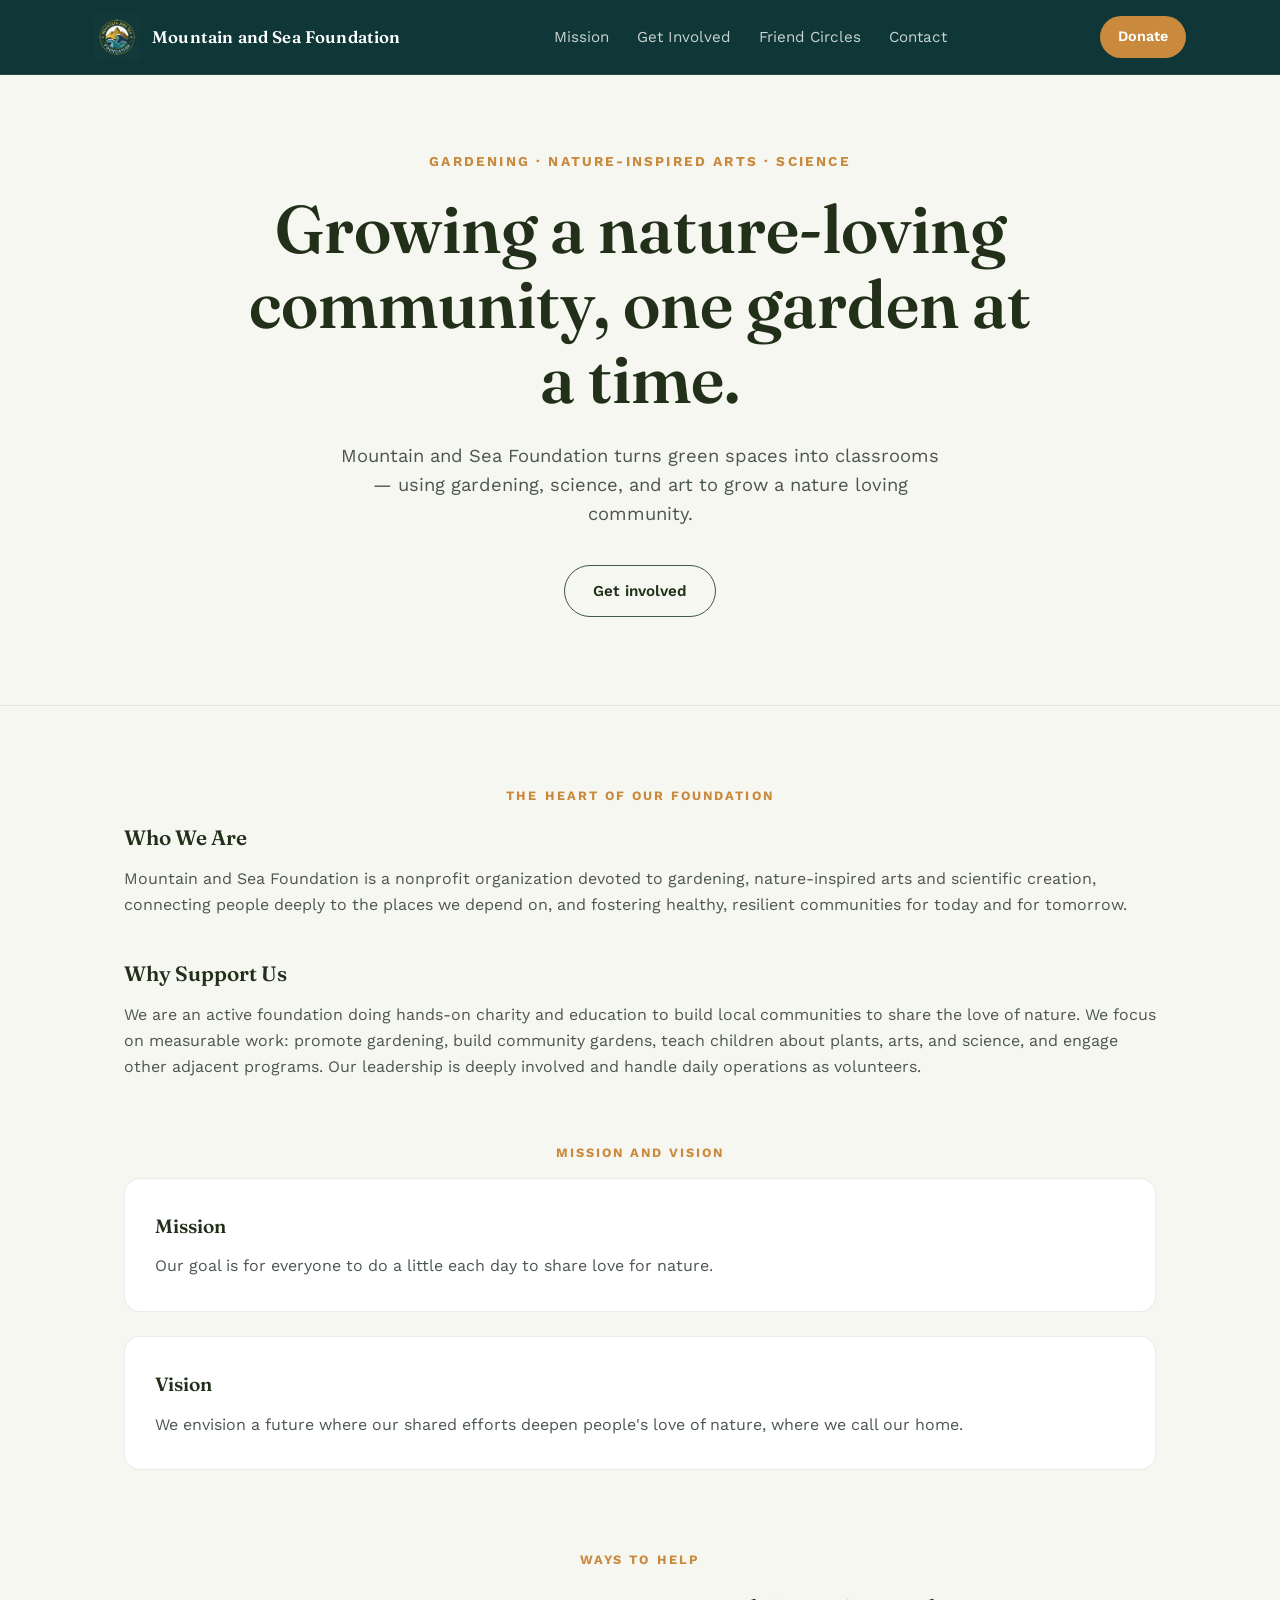
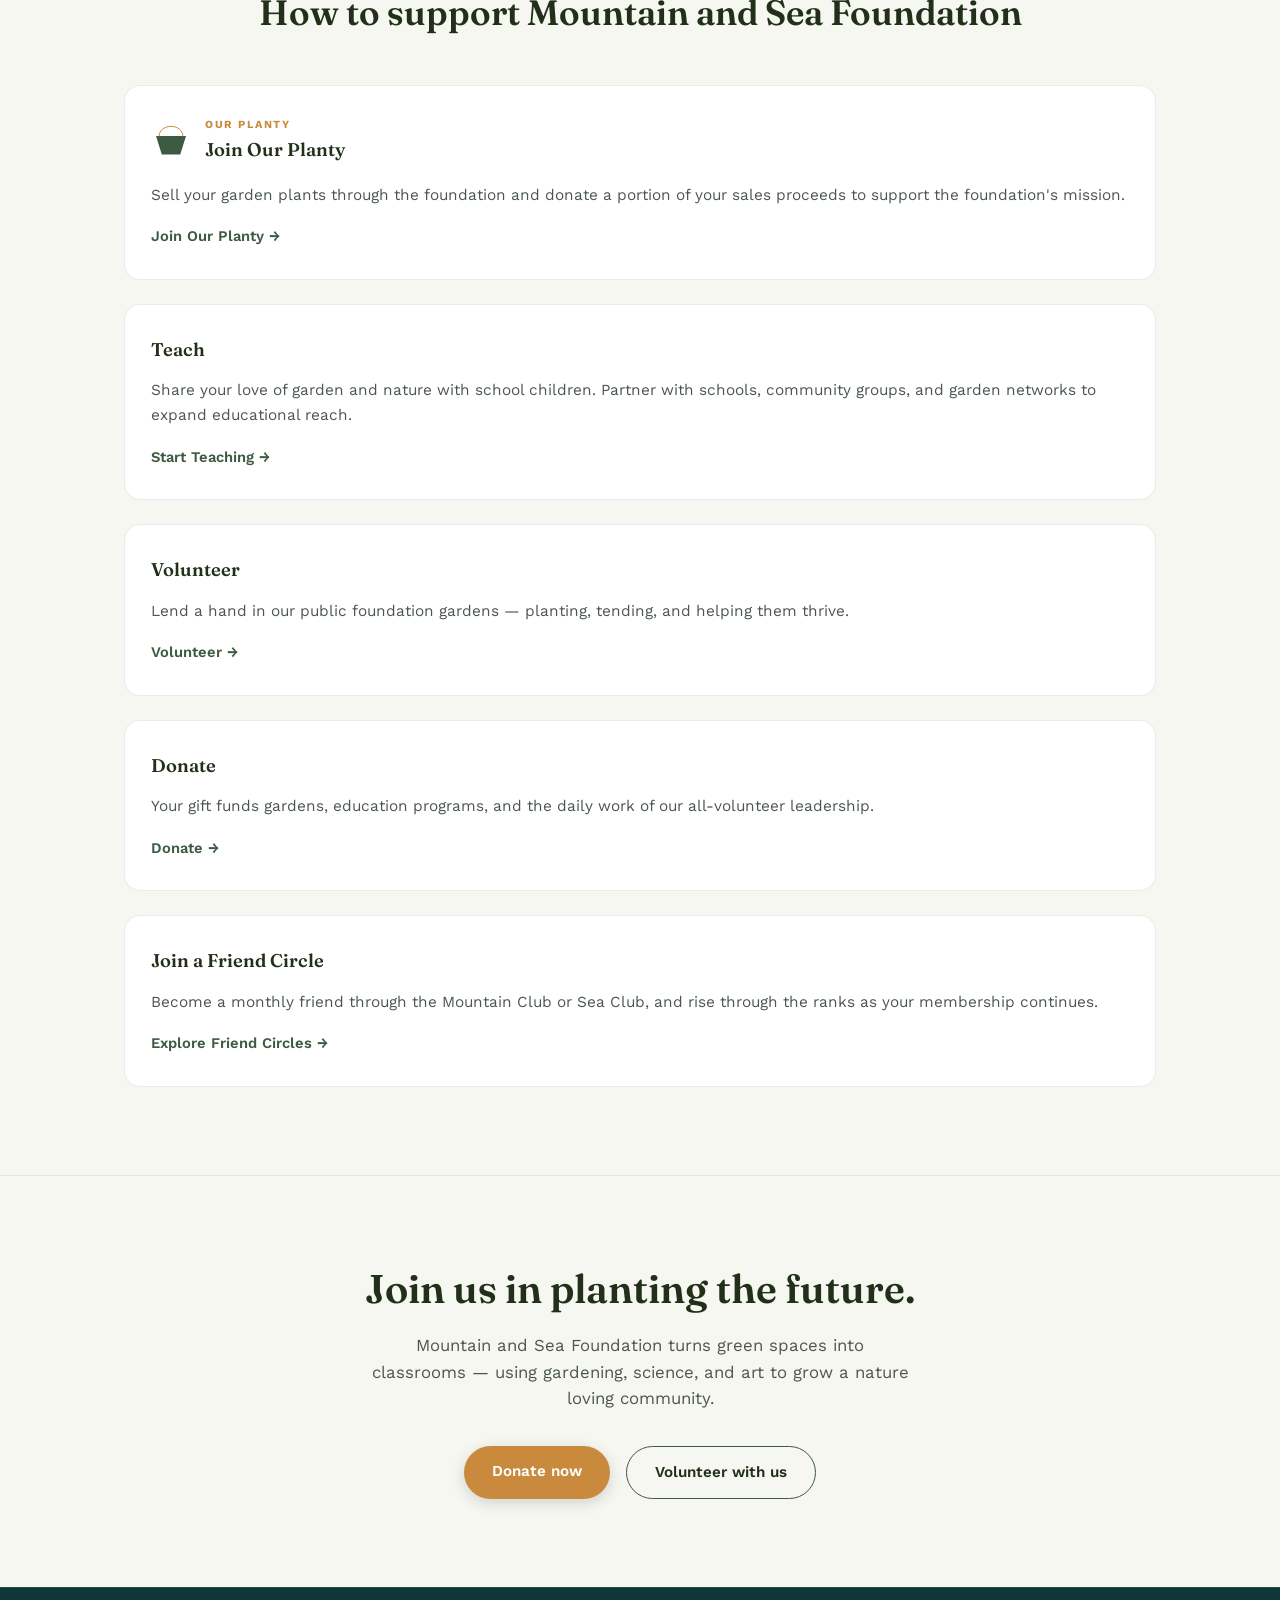
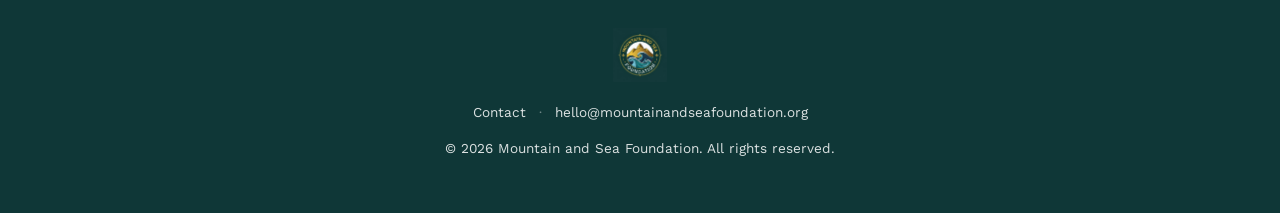
==== index.html @ 058c63c7 "Add files via upload" ====
<!DOCTYPE html>
<html lang="en">
<head>
<meta charset="UTF-8">
<meta name="viewport" content="width=device-width, initial-scale=1.0">
<title>Mountain and Sea Foundation</title>
<link rel="icon" type="image/png" href="assets/logo.png">
<link rel="preconnect" href="https://fonts.googleapis.com">
<link rel="preconnect" href="https://fonts.gstatic.com" crossorigin>
<link href="https://fonts.googleapis.com/css2?family=Fraunces:opsz,wght@9..144,400;9..144,500;9..144,600;9..144,700&family=Work+Sans:wght@400;500;600&display=swap" rel="stylesheet">
<link rel="stylesheet" href="style.css">
</head>
<body>

<header class="nav">
  <div class="nav-inner">
    <a href="https://mountainandseafoundation.org" class="nav-brand">
      <img src="assets/logo_hero.png" alt="Mountain and Sea Foundation" class="nav-logo">
      <span>Mountain and Sea Foundation</span>
    </a>
    <nav class="nav-links">
      <a href="#heart">Mission</a>
      <a href="#help">Get Involved</a>
      <a href="donor-circles.html">Friend Circles</a>
      <a href="contact.html">Contact</a>
    </nav>
    <a href="https://icosahedron-marlin-eale.squarespace.com/donate" class="nav-cta">Donate</a>
  </div>
</header>

<main>

  <section class="hero" id="top">
    <p class="hero-eyebrow">Gardening &middot; Nature-Inspired Arts &middot; Science</p>
    <h1>Growing a nature-loving<br>community, one garden at a time.</h1>
    <p class="hero-sub">Mountain and Sea Foundation turns green spaces into classrooms — using gardening, science, and art to grow a nature loving community.</p>
    <div class="hero-actions">
      <a href="#help" class="btn btn-ghost">Get involved</a>
    </div>
  </section>

  <section class="heart" id="heart">
    <p class="section-eyebrow">The Heart of Our Foundation</p>

    <div class="about-grid">
      <div class="about-block">
        <h3>Who We Are</h3>
        <p>Mountain and Sea Foundation is a nonprofit organization devoted to gardening, nature-inspired arts and scientific creation, connecting people deeply to the places we depend on, and fostering healthy, resilient communities for today and for tomorrow.</p>
      </div>
      <div class="about-block">
        <h3>Why Support Us</h3>
        <p>We are an active foundation doing hands-on charity and education to build local communities to share the love of nature. We focus on measurable work: promote gardening, build community gardens, teach children about plants, arts, and science, and engage other adjacent programs. Our leadership is deeply involved and handle daily operations as volunteers.</p>
      </div>
    </div>

    <h2 class="mv-heading">Mission and Vision</h2>
    <div class="mv-grid">
      <article class="mv-card">
        <h3>Mission</h3>
        <p>Our goal is for everyone to do a little each day to share love for nature.</p>
      </article>
      <article class="mv-card">
        <h3>Vision</h3>
        <p>We envision a future where our shared efforts deepen people's love of nature, where we call our home.</p>
      </article>
    </div>
  </section>

  <section class="programs" id="help">
    <p class="section-eyebrow">Ways to Help</p>
    <h2>How to support Mountain and Sea Foundation</h2>

    <div class="support-grid">
      <article class="support-card">
        <a href="https://ourplanty.com" class="support-card-head" target="_blank" rel="noopener">
          <svg class="planty-mark" viewBox="0 0 320 330" fill="none" xmlns="http://www.w3.org/2000/svg" aria-hidden="true">
            <polygon points="36,132 284,132 236,285 84,285" fill="var(--forest)"/>
            <path d="M 62 135 C 65 25, 255 25, 258 135" stroke="var(--brass)" stroke-width="8" fill="none"/>
          </svg>
          <div>
            <span class="planty-wordmark">Our Planty</span>
            <h3>Join Our Planty</h3>
          </div>
        </a>
        <p>Sell your garden plants through the foundation and donate a portion of your sales proceeds to support the foundation's mission.</p>
        <a href="https://icosahedron-marlin-eale.squarespace.com/our-planty" class="support-link">Join Our Planty &rarr;</a>
      </article>
      <article class="support-card">
        <h3>Teach</h3>
        <p>Share your love of garden and nature with school children. Partner with schools, community groups, and garden networks to expand educational reach.</p>
        <a href="https://icosahedron-marlin-eale.squarespace.com/programs-store" class="support-link">Start Teaching &rarr;</a>
      </article>
      <article class="support-card">
        <h3>Volunteer</h3>
        <p>Lend a hand in our public foundation gardens — planting, tending, and helping them thrive.</p>
        <a href="https://icosahedron-marlin-eale.squarespace.com/volunteer" class="support-link">Volunteer &rarr;</a>
      </article>
      <article class="support-card">
        <h3>Donate</h3>
        <p>Your gift funds gardens, education programs, and the daily work of our all-volunteer leadership.</p>
        <a href="https://icosahedron-marlin-eale.squarespace.com/donate" class="support-link">Donate &rarr;</a>
      </article>
      <article class="support-card">
        <h3>Join a Friend Circle</h3>
        <p>Become a monthly friend through the Mountain Club or Sea Club, and rise through the ranks as your membership continues.</p>
        <a href="donor-circles.html" class="support-link">Explore Friend Circles &rarr;</a>
      </article>
    </div>
  </section>

  <section class="closing">
    <h2>Join us in planting the future.</h2>
    <p>Mountain and Sea Foundation turns green spaces into classrooms — using gardening, science, and art to grow a nature loving community.</p>
    <div class="hero-actions">
      <a href="https://icosahedron-marlin-eale.squarespace.com/donate" class="btn btn-brass">Donate now</a>
      <a href="https://icosahedron-marlin-eale.squarespace.com/volunteer" class="btn btn-ghost">Volunteer with us</a>
    </div>
  </section>

</main>

<footer class="footer">
  <a href="https://mountainandseafoundation.org" aria-label="Mountain and Sea Foundation home" class="footer-logo-link">
    <img src="assets/logo_hero.png" alt="Mountain and Sea Foundation" class="footer-logo">
  </a>
  <p class="footer-links">
    <a href="contact.html">Contact</a>
    <span aria-hidden="true">&middot;</span>
    <a href="mailto:hello@mountainandseafoundation.org">hello@mountainandseafoundation.org</a>
  </p>
  <p>&copy; <span id="year"></span> Mountain and Sea Foundation. All rights reserved.</p>
</footer>

<script src="script.js"></script>
</body>
</html>
---- style.css ----
:root {
  /* Palette synced with Our Planty brand */
  --forest: #3D5A43;
  --forest-deep: #22301A;
  --ink: #1B2420;
  --steel: #2C332E;
  --brass: #C98A3E;
  --brass-light: #E0B274;
  --bg: #F7F7F2;
  --surface: #FFFFFF;
  --line: rgba(27,36,32,0.09);
  --text-muted: #4B564E;
  --logo-teal: #0F3737;
  --muted-teal: #52706E;
  --logo-gold-tint: #F3E2B0;
  --planty-offwhite: #F0F3F4;

  --font-display: "Fraunces", serif;
  --font-body: "Work Sans", sans-serif;
}

* { box-sizing: border-box; }

html { scroll-behavior: smooth; }

body {
  margin: 0;
  font-family: var(--font-body);
  color: var(--ink);
  background: var(--bg);
  line-height: 1.6;
}

img { max-width: 100%; display: block; }

a { color: inherit; text-decoration: none; }

a:focus-visible, .btn:focus-visible {
  outline: 2px solid var(--brass);
  outline-offset: 3px;
}

/* ---------- NAV ---------- */
.nav {
  position: sticky;
  top: 0;
  z-index: 20;
  background: var(--logo-teal);
  border-bottom: 1px solid rgba(255,255,255,0.08);
}

.nav-inner {
  max-width: 1140px;
  margin: 0 auto;
  padding: 14px 24px;
  display: flex;
  align-items: center;
  justify-content: space-between;
  gap: 24px;
}

.nav-brand {
  display: flex;
  align-items: center;
  gap: 12px;
  color: #fff;
  font-family: var(--font-display);
  font-weight: 600;
  font-size: 1.05rem;
  letter-spacing: 0.01em;
}

.nav-logo {
  width: 46px;
  height: 46px;
  border-radius: 0;
  flex-shrink: 0;
}

.nav-links {
  display: flex;
  gap: 28px;
  font-size: 0.95rem;
}

.nav-links a {
  color: rgba(255,255,255,0.78);
  transition: color 0.15s ease;
}

.nav-links a:hover { color: var(--brass-light); }

.nav-cta {
  background: var(--brass);
  color: #fff;
  padding: 9px 18px;
  border-radius: 999px;
  font-weight: 600;
  font-size: 0.9rem;
  white-space: nowrap;
  transition: background 0.15s ease;
}

.nav-cta:hover { background: var(--brass-light); }

/* ---------- HERO ---------- */
.hero {
  background: var(--bg);
  border-bottom: 1px solid var(--line);
  color: var(--ink);
  text-align: center;
  padding: 76px 24px 88px;
}

.hero-eyebrow {
  font-size: 0.85rem;
  letter-spacing: 0.16em;
  text-transform: uppercase;
  color: var(--brass);
  font-weight: 700;
  margin: 0 0 18px;
}

.hero h1 {
  font-family: var(--font-display);
  font-weight: 600;
  font-size: clamp(2.6rem, 5.6vw, 4.2rem);
  line-height: 1.12;
  margin: 0 auto 24px;
  max-width: 820px;
  color: var(--forest-deep);
}

.hero-sub {
  max-width: 600px;
  margin: 0 auto 36px;
  color: var(--text-muted);
  font-size: 1.15rem;
}

.hero-actions {
  display: flex;
  gap: 16px;
  justify-content: center;
  flex-wrap: wrap;
}

.btn {
  display: inline-block;
  padding: 13px 28px;
  border-radius: 999px;
  font-weight: 600;
  font-size: 0.95rem;
  transition: transform 0.15s ease, background 0.15s ease, border-color 0.15s ease, color 0.15s ease;
}

.btn:hover { transform: translateY(-1px); }

.btn-brass {
  background: var(--brass);
  color: #fff;
  box-shadow: 0 4px 14px rgba(34,48,26,0.18);
}
.btn-brass:hover { background: var(--forest); }

.btn-ghost {
  border: 1px solid var(--forest);
  color: var(--forest-deep);
}
.btn-ghost:hover { background: var(--forest); color: #fff; }

.btn-ghost-dark {
  border: 1px solid rgba(255,255,255,0.55);
  color: #fff;
}
.btn-ghost-dark:hover { background: rgba(255,255,255,0.15); }

/* ---------- THE HEART OF OUR FOUNDATION ---------- */
.heart {
  max-width: 1080px;
  margin: 0 auto;
  padding: 80px 24px 40px;
}

.section-eyebrow {
  font-size: 0.8rem;
  letter-spacing: 0.16em;
  text-transform: uppercase;
  color: var(--brass);
  margin: 0 0 14px;
  font-weight: 700;
  text-align: center;
}

.about-grid {
  display: grid;
  grid-template-columns: 1fr;
  gap: 40px;
  margin-bottom: 64px;
}

.about-block h3 {
  font-family: var(--font-display);
  font-weight: 600;
  font-size: 1.3rem;
  margin: 0 0 12px;
  color: var(--forest-deep);
}

.about-block p {
  margin: 0;
  color: var(--text-muted);
  font-size: 1rem;
}

.mv-heading {
  font-family: var(--font-body);
  font-weight: 700;
  font-size: 0.8rem;
  letter-spacing: 0.16em;
  text-transform: uppercase;
  margin: 0 0 14px;
  color: var(--brass);
  text-align: center;
}

.mv-grid {
  display: grid;
  grid-template-columns: 1fr;
  gap: 24px;
  text-align: left;
}

.mv-card {
  background: var(--surface);
  border: 1px solid var(--line);
  border-radius: 16px;
  padding: 32px 30px;
}

.mv-card h3 {
  font-family: var(--font-display);
  font-weight: 600;
  font-size: 1.2rem;
  margin: 0 0 12px;
  color: var(--forest-deep);
}

.mv-card p {
  margin: 0;
  color: var(--text-muted);
  font-size: 1rem;
}

/* ---------- WAYS TO HELP ---------- */
.programs {
  max-width: 1080px;
  margin: 0 auto;
  padding: 40px 24px 88px;
  text-align: center;
}

.programs h2 {
  font-family: var(--font-display);
  font-weight: 600;
  font-size: clamp(1.7rem, 3.2vw, 2.2rem);
  margin: 0 0 44px;
  color: var(--forest-deep);
}

.support-grid {
  display: grid;
  grid-template-columns: 1fr;
  gap: 24px;
  text-align: left;
}

.support-card {
  background: var(--surface);
  border: 1px solid var(--line);
  border-radius: 16px;
  padding: 30px 26px;
  display: flex;
  flex-direction: column;
}

.support-card h3 {
  font-family: var(--font-display);
  font-weight: 600;
  font-size: 1.15rem;
  margin: 0;
  color: var(--forest-deep);
}

.support-card p {
  margin: 14px 0 18px;
  color: var(--text-muted);
  font-size: 0.96rem;
  flex-grow: 1;
}

.support-link {
  color: var(--forest);
  font-weight: 600;
  font-size: 0.92rem;
  transition: color 0.15s ease;
}

.support-link:hover { color: var(--brass); }

.support-card-head {
  display: flex;
  align-items: center;
  gap: 14px;
  margin-bottom: 4px;
  text-decoration: none;
  color: inherit;
}

.support-card-head:hover h3 { color: var(--brass); }

.planty-mark {
  width: 40px;
  height: 40px;
  flex-shrink: 0;
}

.planty-wordmark {
  display: block;
  font-size: 0.68rem;
  letter-spacing: 0.14em;
  text-transform: uppercase;
  color: var(--brass);
  font-weight: 700;
  margin-bottom: 2px;
}

/* ---------- CLOSING (merged hero + CTA) ---------- */
.closing {
  background: var(--bg);
  border-top: 1px solid var(--line);
  color: var(--ink);
  text-align: center;
  padding: 88px 24px;
}

.closing h2 {
  font-family: var(--font-display);
  font-weight: 600;
  font-size: clamp(1.7rem, 3.6vw, 2.5rem);
  max-width: 700px;
  margin: 0 auto 18px;
  line-height: 1.25;
  color: var(--forest-deep);
}

.closing p {
  max-width: 540px;
  margin: 0 auto 34px;
  color: var(--text-muted);
  font-size: 1.05rem;
}

/* ---------- FOOTER ---------- */
.footer {
  background: var(--logo-teal);
  color: rgba(255,255,255,0.85);
  text-align: center;
  padding: 40px 24px;
  font-size: 0.85rem;
  border-top: 1px solid rgba(255,255,255,0.1);
}

.footer-logo-link {
  display: inline-block;
  margin-bottom: 14px;
}

.footer-logo {
  width: 54px;
  height: 54px;
  margin: 0 auto;
  border-radius: 0;
}

/* ---------- RESPONSIVE ---------- */
@media (max-width: 720px) {
  .nav-links { display: none; }
  .nav-brand span { font-size: 0.92rem; }
}

/* ---------- REDUCED MOTION ---------- */
@media (prefers-reduced-motion: reduce) {
  html { scroll-behavior: auto; }
  .btn:hover { transform: none; }
}

/* ---------- CONTACT PAGE ---------- */
.contact-hero {
  background: var(--bg);
  border-bottom: 1px solid var(--line);
  text-align: center;
  padding: 72px 24px 56px;
}

.contact-hero h1 {
  font-family: var(--font-display);
  font-weight: 600;
  font-size: clamp(2.2rem, 4.6vw, 3.2rem);
  color: var(--forest-deep);
  margin: 0 auto 16px;
  max-width: 640px;
}

.contact-hero .hero-sub {
  color: var(--text-muted);
  max-width: 520px;
  margin: 0 auto;
}

.contact-body {
  max-width: 1080px;
  margin: 0 auto;
  padding: 64px 24px 96px;
}

.contact-grid {
  display: grid;
  grid-template-columns: 1.3fr 1fr;
  gap: 40px;
  align-items: start;
}

.contact-form {
  background: var(--surface);
  border: 1px solid var(--line);
  border-radius: 16px;
  padding: 32px;
  display: flex;
  flex-direction: column;
  gap: 20px;
}

.form-row {
  display: flex;
  flex-direction: column;
  gap: 8px;
  text-align: left;
}

.form-row label {
  font-size: 0.88rem;
  font-weight: 600;
  color: var(--forest-deep);
}

.form-row input,
.form-row textarea {
  width: 100%;
  box-sizing: border-box;
  font-family: var(--font-body);
  font-size: 1rem;
  padding: 11px 14px;
  border: 1px solid var(--line);
  border-radius: 8px;
  background: var(--bg);
  color: var(--ink);
  resize: vertical;
}

.form-row input:focus,
.form-row textarea:focus {
  outline: 2px solid var(--brass);
  outline-offset: 1px;
}

.contact-form .btn {
  align-self: flex-start;
  border: none;
  cursor: pointer;
  font-family: var(--font-body);
}

.form-note {
  margin: 0;
  font-size: 0.82rem;
  color: var(--text-muted);
}

.email-fallback {
  display: flex;
  align-items: center;
  justify-content: space-between;
  gap: 12px;
  background: var(--bg);
  border: 1px solid var(--line);
  border-radius: 8px;
  padding: 10px 14px;
}

.email-fallback code {
  font-family: var(--font-body);
  font-size: 0.92rem;
  color: var(--ink);
  word-break: break-all;
}

.copy-btn {
  flex-shrink: 0;
  font-family: var(--font-body);
  font-size: 0.82rem;
  font-weight: 600;
  color: var(--forest);
  background: transparent;
  border: 1px solid var(--forest);
  border-radius: 999px;
  padding: 6px 14px;
  cursor: pointer;
  transition: background 0.15s ease, color 0.15s ease;
}

.copy-btn:hover {
  background: var(--forest);
  color: #fff;
}

.contact-info {
  background: var(--surface);
  border: 1px solid var(--line);
  border-radius: 16px;
  padding: 32px;
  text-align: left;
}

.contact-info h3 {
  font-family: var(--font-display);
  font-weight: 600;
  font-size: 1.1rem;
  margin: 0 0 10px;
  color: var(--forest-deep);
}

.contact-info-secondary {
  margin-top: 28px !important;
}

.contact-info p {
  margin: 0 0 14px;
  color: var(--text-muted);
  font-size: 0.96rem;
}

.contact-email {
  display: inline-block;
  font-family: var(--font-display);
  font-weight: 600;
  font-size: 1.1rem;
  color: var(--brass);
  word-break: break-word;
}

.contact-email:hover { color: var(--forest); }

.contact-links-list {
  list-style: none;
  margin: 14px 0 0;
  padding: 0;
  display: flex;
  flex-direction: column;
  gap: 10px;
}

.contact-links-list a {
  color: var(--forest);
  font-weight: 600;
  font-size: 0.95rem;
}

.contact-links-list a:hover { color: var(--brass); }

/* ---------- FOOTER LINKS ---------- */
.footer-links {
  margin: 0 0 8px;
  font-size: 0.85rem;
}

.footer-links a {
  color: rgba(255,255,255,0.85);
}

.footer-links a:hover { color: var(--brass-light); }

.footer-links span {
  margin: 0 8px;
  color: rgba(255,255,255,0.4);
}

@media (max-width: 720px) {
  .contact-grid { grid-template-columns: 1fr; }
  .contact-form,
  .contact-info { padding: 24px 20px; }
  .contact-hero { padding: 56px 20px 40px; }
}

/* ---------- DONOR CIRCLES HERO ---------- */
.circles-hero {
  background: var(--bg);
  border-bottom: 1px solid var(--line);
  text-align: center;
  padding: 72px 24px 56px;
}

.circles-hero h1 {
  font-family: var(--font-display);
  font-weight: 600;
  font-size: clamp(2.2rem, 4.8vw, 3.4rem);
  line-height: 1.15;
  margin: 0 auto 20px;
  max-width: 760px;
  color: var(--forest-deep);
}

.circles-hero p {
  max-width: 600px;
  margin: 0 auto;
  color: var(--text-muted);
  font-size: 1.1rem;
}

/* ---------- CLUB COLUMNS ---------- */
.clubs {
  max-width: 1080px;
  margin: 0 auto;
  padding: 64px 24px 32px;
}

.club-columns {
  display: grid;
  grid-template-columns: 1fr;
  gap: 28px;
}

.club-panel {
  background: var(--surface);
  border: 1px solid var(--line);
  border-radius: 20px;
  padding: 32px 28px;
  border-top: 5px solid var(--club-accent, var(--forest));
}

.club-panel.mountain { --club-accent: var(--forest); }
.club-panel.sea { --club-accent: var(--logo-teal); }

.club-head {
  display: flex;
  align-items: center;
  gap: 14px;
  margin-bottom: 8px;
}

.club-icon {
  width: 38px;
  height: 38px;
  flex-shrink: 0;
}

.club-name {
  font-family: var(--font-display);
  font-weight: 600;
  font-size: 1.5rem;
  color: var(--forest-deep);
  margin: 0;
}

.club-tagline {
  color: var(--text-muted);
  font-size: 0.98rem;
  margin: 0 0 26px;
}

.circle-tier {
  display: flex;
  align-items: baseline;
  justify-content: space-between;
  gap: 16px;
  padding: 16px 0;
  border-top: 1px solid var(--line);
}

.club-panel .circle-tier:first-of-type { border-top: none; padding-top: 0; }

.circle-tier-name {
  font-family: var(--font-display);
  font-weight: 600;
  font-size: 1.08rem;
  color: var(--ink);
}

.circle-tier-price {
  font-weight: 600;
  font-size: 0.95rem;
  color: var(--club-accent, var(--forest));
  white-space: nowrap;
}

.circle-tier-perk {
  flex-basis: 100%;
  color: var(--text-muted);
  font-size: 0.9rem;
  margin: -6px 0 0;
}

/* ---------- CHAMPION TIER ---------- */
.champion {
  max-width: 1080px;
  margin: 8px auto 0;
  padding: 0 24px 72px;
}

.champion-card {
  background: linear-gradient(135deg, var(--forest-deep), var(--logo-teal));
  border-radius: 20px;
  padding: 40px 36px;
  color: #fff;
  text-align: center;
  position: relative;
  overflow: hidden;
}

.champion-card::before {
  content: "";
  position: absolute;
  inset: 0;
  background: radial-gradient(circle at 50% 0%, rgba(201,138,62,0.25), transparent 60%);
  pointer-events: none;
}

.champion-eyebrow {
  font-size: 0.8rem;
  letter-spacing: 0.16em;
  text-transform: uppercase;
  color: var(--brass-light);
  font-weight: 700;
  margin: 0 0 14px;
  position: relative;
}

.champion-card h2 {
  font-family: var(--font-display);
  font-weight: 600;
  font-size: clamp(1.6rem, 3.2vw, 2.1rem);
  margin: 0 0 10px;
  position: relative;
}

.champion-price {
  font-family: var(--font-display);
  font-weight: 600;
  font-size: 1.2rem;
  color: var(--brass-light);
  margin: 0 0 20px;
  position: relative;
}

.champion-card p.champion-desc {
  max-width: 560px;
  margin: 0 auto 26px;
  color: rgba(255,255,255,0.82);
  font-size: 1rem;
  position: relative;
}

.champion-perks {
  list-style: none;
  margin: 0 auto;
  padding: 0;
  max-width: 520px;
  display: grid;
  grid-template-columns: 1fr;
  gap: 10px;
  text-align: left;
  position: relative;
}

.champion-perks li {
  font-size: 0.94rem;
  color: rgba(255,255,255,0.9);
  padding-left: 22px;
  position: relative;
}

.champion-perks li::before {
  content: "";
  position: absolute;
  left: 0;
  top: 0.55em;
  width: 8px;
  height: 8px;
  border-radius: 50%;
  background: var(--brass-light);
}

.champion-cta {
  margin-top: 28px;
  position: relative;
}

/* ---------- FUND NOTE ---------- */
.fund-note {
  max-width: 780px;
  margin: 40px auto 0;
  background: var(--planty-offwhite);
  border-radius: 14px;
  padding: 24px 28px;
  text-align: center;
}

.fund-note p {
  margin: 0;
  color: var(--text-muted);
  font-size: 0.94rem;
}

.fund-note strong { color: var(--forest-deep); }

@media (min-width: 860px) {
  .club-columns { grid-template-columns: 1fr 1fr; }
  .champion-perks { grid-template-columns: 1fr 1fr; }
}
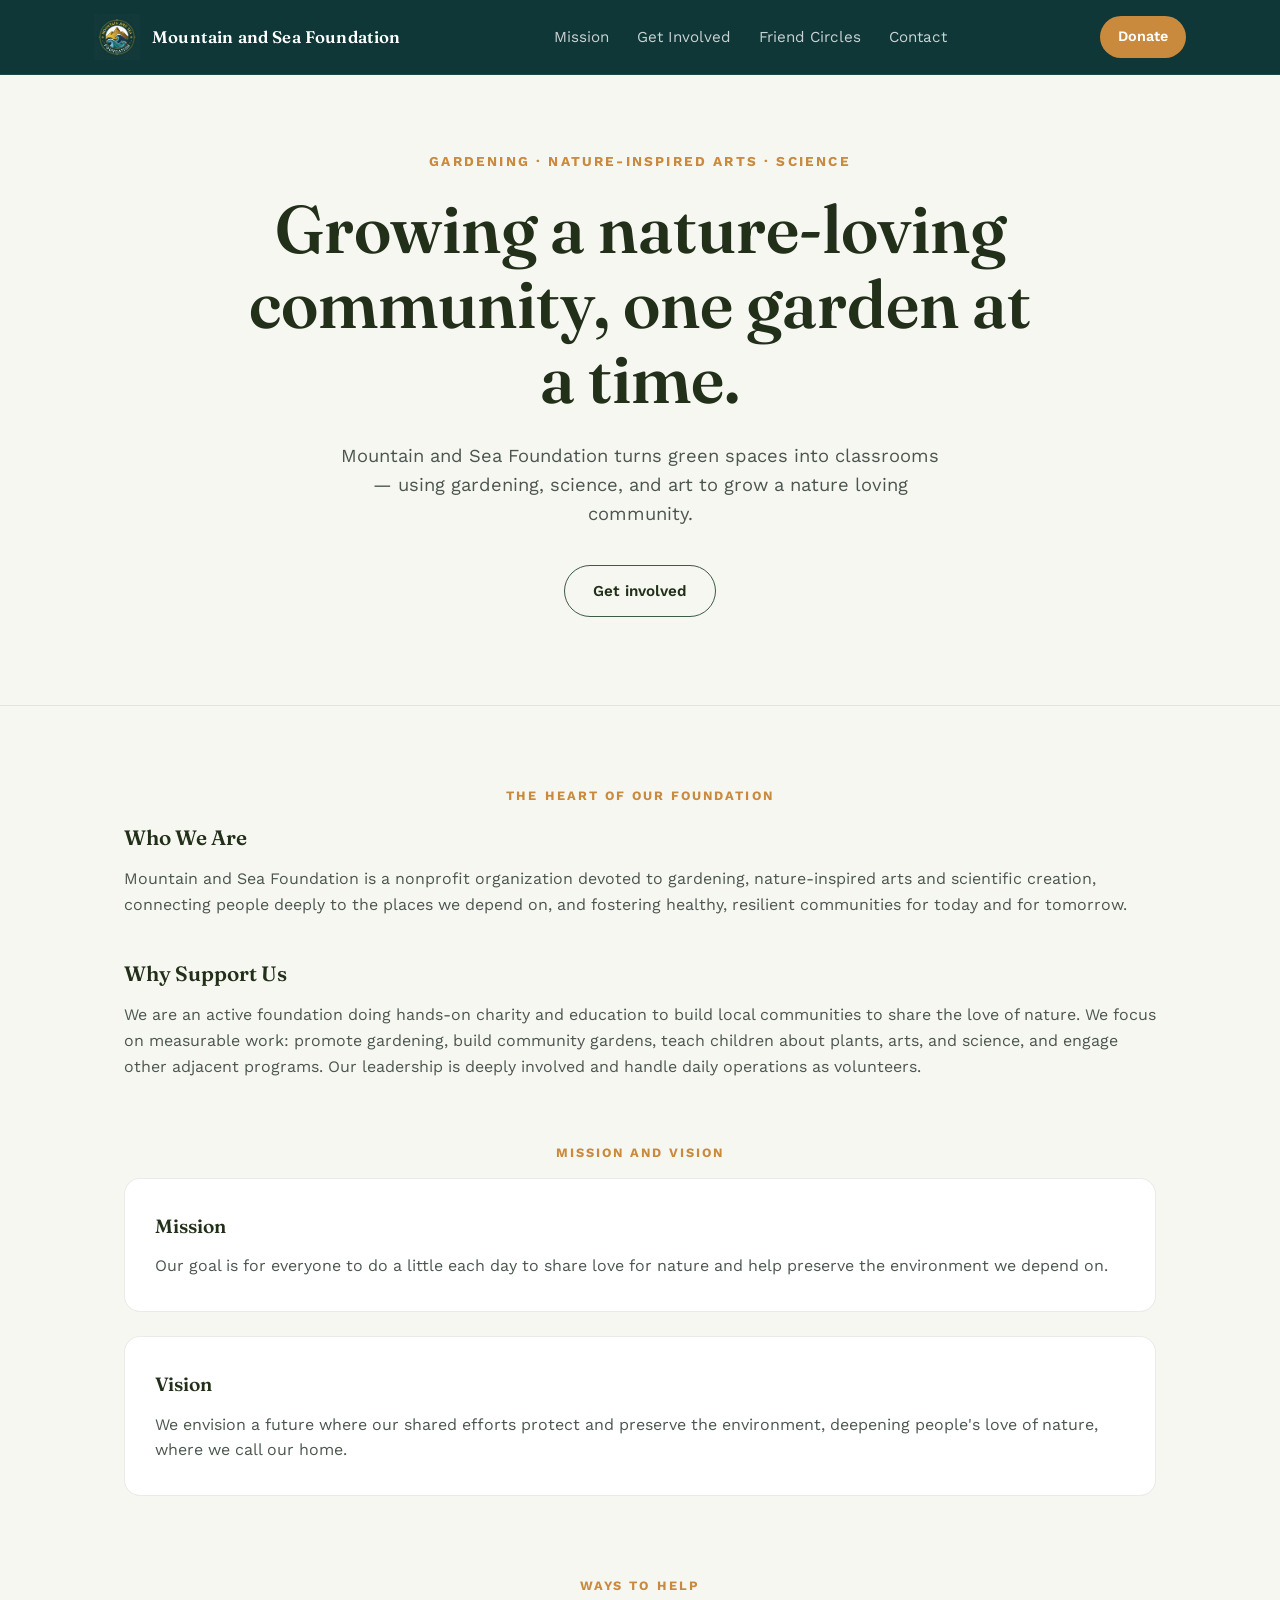
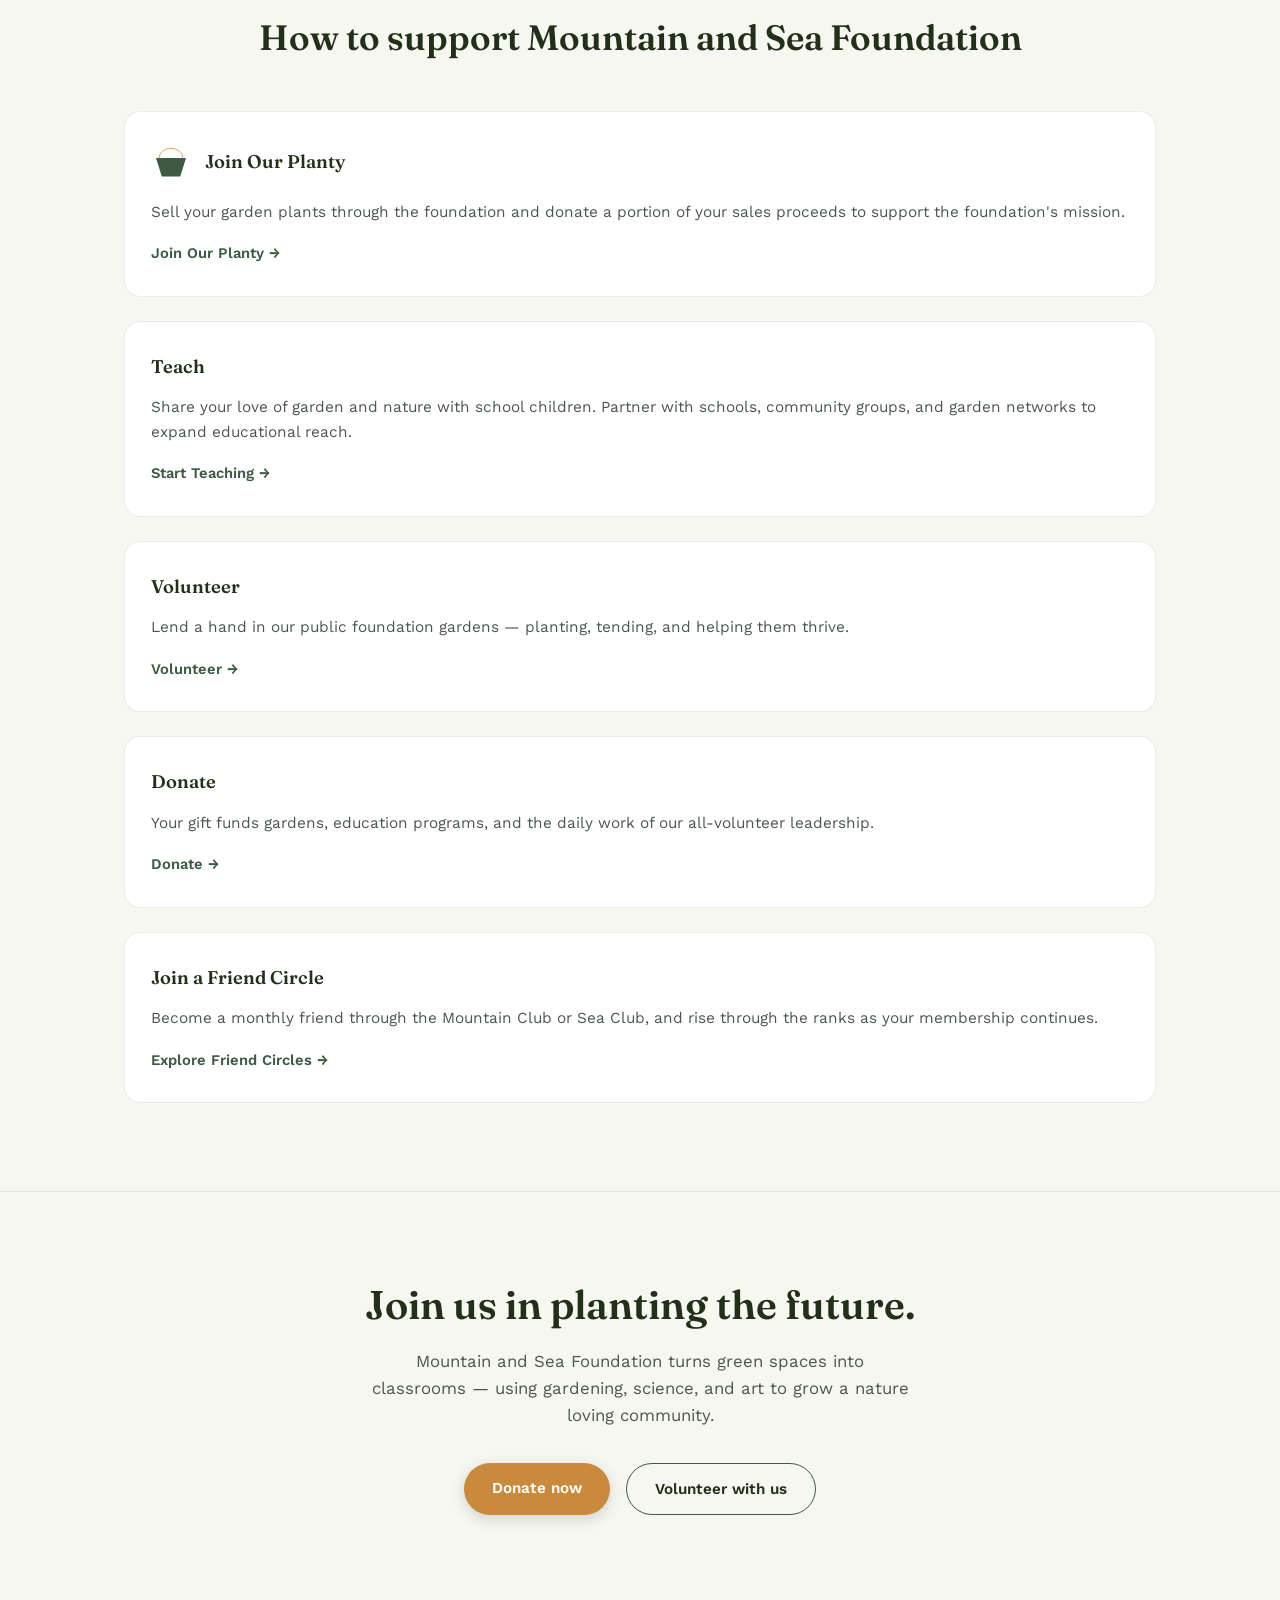
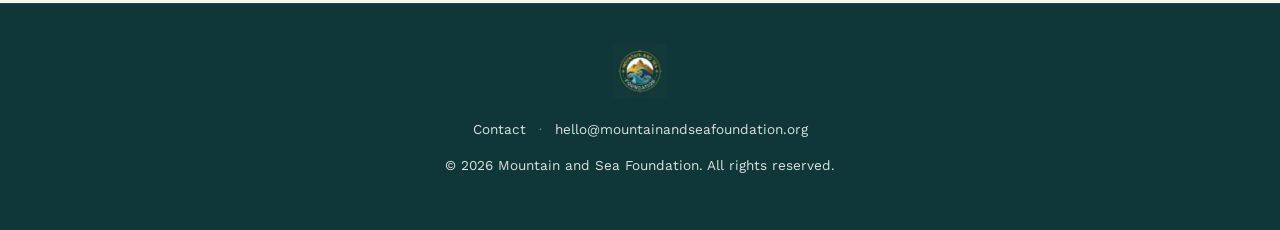
==== commit b1e987e3: "Add files via upload" ====
--- a/index.html
+++ b/index.html
@@ -18,7 +18,10 @@
       <img src="assets/logo_hero.png" alt="Mountain and Sea Foundation" class="nav-logo">
       <span>Mountain and Sea Foundation</span>
     </a>
-    <nav class="nav-links">
+    <button class="nav-toggle" id="nav-toggle" aria-label="Toggle menu" aria-expanded="false" aria-controls="nav-links">
+      <span></span><span></span><span></span>
+    </button>
+    <nav class="nav-links" id="nav-links">
       <a href="#heart">Mission</a>
       <a href="#help">Get Involved</a>
       <a href="donor-circles.html">Friend Circles</a>
@@ -57,11 +60,11 @@
     <div class="mv-grid">
       <article class="mv-card">
         <h3>Mission</h3>
-        <p>Our goal is for everyone to do a little each day to share love for nature.</p>
+        <p>Our goal is for everyone to do a little each day to share love for nature and help preserve the environment we depend on.</p>
       </article>
       <article class="mv-card">
         <h3>Vision</h3>
-        <p>We envision a future where our shared efforts deepen people's love of nature, where we call our home.</p>
+        <p>We envision a future where our shared efforts protect and preserve the environment, deepening people's love of nature, where we call our home.</p>
       </article>
     </div>
   </section>
@@ -74,16 +77,13 @@
       <article class="support-card">
         <a href="https://ourplanty.com" class="support-card-head" target="_blank" rel="noopener">
           <svg class="planty-mark" viewBox="0 0 320 330" fill="none" xmlns="http://www.w3.org/2000/svg" aria-hidden="true">
-            <polygon points="36,132 284,132 236,285 84,285" fill="var(--forest)"/>
-            <path d="M 62 135 C 65 25, 255 25, 258 135" stroke="var(--brass)" stroke-width="8" fill="none"/>
+            <polygon points="36,132 284,132 236,285 84,285" fill="#3D5A43"/>
+            <path d="M 62 135 C 65 25, 255 25, 258 135" stroke="#D9A05B" stroke-width="8" fill="none"/>
           </svg>
-          <div>
-            <span class="planty-wordmark">Our Planty</span>
-            <h3>Join Our Planty</h3>
-          </div>
+          <h3>Join Our Planty</h3>
         </a>
         <p>Sell your garden plants through the foundation and donate a portion of your sales proceeds to support the foundation's mission.</p>
-        <a href="https://icosahedron-marlin-eale.squarespace.com/our-planty" class="support-link">Join Our Planty &rarr;</a>
+        <a href="https://www.ourplanty.com" class="support-link" target="_blank" rel="noopener">Join Our Planty &rarr;</a>
       </article>
       <article class="support-card">
         <h3>Teach</h3>
--- a/style.css
+++ b/style.css
@@ -57,7 +57,35 @@
   align-items: center;
   justify-content: space-between;
   gap: 24px;
-}
+  position: relative;
+}
+
+.nav-toggle {
+  display: none;
+  flex-direction: column;
+  justify-content: center;
+  gap: 5px;
+  width: 34px;
+  height: 34px;
+  background: transparent;
+  border: none;
+  cursor: pointer;
+  padding: 0;
+  flex-shrink: 0;
+}
+
+.nav-toggle span {
+  display: block;
+  width: 100%;
+  height: 2px;
+  background: #fff;
+  border-radius: 2px;
+  transition: transform 0.15s ease, opacity 0.15s ease;
+}
+
+.nav-toggle[aria-expanded="true"] span:nth-child(1) { transform: translateY(7px) rotate(45deg); }
+.nav-toggle[aria-expanded="true"] span:nth-child(2) { opacity: 0; }
+.nav-toggle[aria-expanded="true"] span:nth-child(3) { transform: translateY(-7px) rotate(-45deg); }
 
 .nav-brand {
   display: flex;
@@ -325,16 +353,6 @@
   flex-shrink: 0;
 }
 
-.planty-wordmark {
-  display: block;
-  font-size: 0.68rem;
-  letter-spacing: 0.14em;
-  text-transform: uppercase;
-  color: var(--brass);
-  font-weight: 700;
-  margin-bottom: 2px;
-}
-
 /* ---------- CLOSING (merged hero + CTA) ---------- */
 .closing {
   background: var(--bg);
@@ -385,7 +403,27 @@
 
 /* ---------- RESPONSIVE ---------- */
 @media (max-width: 720px) {
-  .nav-links { display: none; }
+  .nav-toggle { display: flex; }
+  .tier-badge-icon { width: 124px; height: 124px; }
+  .apex-badge-icon { width: 154px; height: 154px; }
+  .nav-links {
+    display: none;
+    position: absolute;
+    top: 100%;
+    left: 0;
+    right: 0;
+    background: var(--logo-teal);
+    flex-direction: column;
+    gap: 0;
+    padding: 4px 24px 12px;
+    border-bottom: 1px solid rgba(255,255,255,0.1);
+  }
+  .nav-links.open { display: flex; }
+  .nav-links a {
+    padding: 13px 0;
+    border-top: 1px solid rgba(255,255,255,0.1);
+  }
+  .nav-links a:first-child { border-top: none; }
   .nav-brand span { font-size: 0.92rem; }
 }
 
@@ -613,18 +651,26 @@
 .circles-hero h1 {
   font-family: var(--font-display);
   font-weight: 600;
-  font-size: clamp(2.2rem, 4.8vw, 3.4rem);
-  line-height: 1.15;
+  font-size: clamp(2.9rem, 6vw, 4.6rem);
+  line-height: 1.12;
   margin: 0 auto 20px;
-  max-width: 760px;
+  max-width: 780px;
   color: var(--forest-deep);
 }
 
 .circles-hero p {
-  max-width: 600px;
+  max-width: 640px;
   margin: 0 auto;
   color: var(--text-muted);
-  font-size: 1.1rem;
+  font-size: 1.25rem;
+}
+
+.circles-hero-note {
+  margin: 18px auto 0 !important;
+  max-width: 660px;
+  font-size: 1rem !important;
+  color: var(--forest) !important;
+  font-weight: 500;
 }
 
 /* ---------- CLUB COLUMNS ---------- */
@@ -645,7 +691,6 @@
   border: 1px solid var(--line);
   border-radius: 20px;
   padding: 32px 28px;
-  border-top: 5px solid var(--club-accent, var(--forest));
 }
 
 .club-panel.mountain { --club-accent: var(--forest); }
@@ -667,47 +712,87 @@
 .club-name {
   font-family: var(--font-display);
   font-weight: 600;
-  font-size: 1.5rem;
+  font-size: 1.9rem;
   color: var(--forest-deep);
   margin: 0;
 }
 
 .club-tagline {
   color: var(--text-muted);
-  font-size: 0.98rem;
+  font-size: 1.12rem;
   margin: 0 0 26px;
 }
 
 .circle-tier {
   display: flex;
+  flex-direction: column;
+  align-items: center;
+  text-align: center;
+  gap: 10px;
+  padding: 32px 0;
+  border-top: 1px solid var(--line);
+}
+
+.club-panel .circle-tier:first-of-type { border-top: none; padding-top: 0; }
+
+.circle-tier-name {
+  font-family: var(--font-display);
+  font-weight: 600;
+  font-size: 1.35rem;
+  color: var(--ink);
+}
+
+.tier-badge-wrap {
+  display: flex;
+  justify-content: center;
+  margin: 2px 0;
+}
+
+.tier-badge-icon {
+  width: 160px;
+  height: 160px;
+  flex-shrink: 0;
+}
+
+.circle-tier-price {
+  display: flex;
   align-items: baseline;
-  justify-content: space-between;
-  gap: 16px;
-  padding: 16px 0;
-  border-top: 1px solid var(--line);
-}
-
-.club-panel .circle-tier:first-of-type { border-top: none; padding-top: 0; }
-
-.circle-tier-name {
-  font-family: var(--font-display);
-  font-weight: 600;
-  font-size: 1.08rem;
-  color: var(--ink);
-}
-
-.circle-tier-price {
-  font-weight: 600;
-  font-size: 0.95rem;
+  justify-content: center;
+  gap: 8px;
+  font-weight: 600;
+  font-size: 1.2rem;
   color: var(--club-accent, var(--forest));
   white-space: nowrap;
 }
 
+.price-option { white-space: nowrap; }
+
+.price-unit {
+  font-weight: 500;
+  font-size: 0.9rem;
+  opacity: 0.85;
+}
+
+.price-or {
+  font-family: var(--font-body);
+  font-weight: 500;
+  font-size: 0.85rem;
+  text-transform: uppercase;
+  letter-spacing: 0.04em;
+  color: var(--text-muted);
+}
+
 .circle-tier-perk {
-  flex-basis: 100%;
-  color: var(--text-muted);
-  font-size: 0.9rem;
-  margin: -6px 0 0;
+  max-width: 320px;
+  color: var(--text-muted);
+  font-size: 1.05rem;
+  margin: 0;
+}
+
+.club-join-btn {
+  display: block;
+  width: fit-content;
+  margin: 24px auto 0;
 }
 
 /* ---------- CHAMPION TIER ---------- */
@@ -718,56 +803,53 @@
 }
 
 .champion-card {
-  background: linear-gradient(135deg, var(--forest-deep), var(--logo-teal));
+  background: var(--logo-teal);
   border-radius: 20px;
   padding: 40px 36px;
   color: #fff;
   text-align: center;
-  position: relative;
-  overflow: hidden;
-}
-
-.champion-card::before {
-  content: "";
-  position: absolute;
-  inset: 0;
-  background: radial-gradient(circle at 50% 0%, rgba(201,138,62,0.25), transparent 60%);
-  pointer-events: none;
 }
 
 .champion-eyebrow {
-  font-size: 0.8rem;
+  font-size: 0.88rem;
   letter-spacing: 0.16em;
   text-transform: uppercase;
   color: var(--brass-light);
   font-weight: 700;
   margin: 0 0 14px;
-  position: relative;
+}
+
+.apex-badge-icon {
+  width: 200px;
+  height: 200px;
+  margin: 0 auto 18px;
+  display: block;
 }
 
 .champion-card h2 {
   font-family: var(--font-display);
   font-weight: 600;
-  font-size: clamp(1.6rem, 3.2vw, 2.1rem);
+  font-size: clamp(1.7rem, 3.6vw, 2.5rem);
   margin: 0 0 10px;
-  position: relative;
 }
 
 .champion-price {
   font-family: var(--font-display);
   font-weight: 600;
-  font-size: 1.2rem;
+  font-size: 1.45rem;
   color: var(--brass-light);
   margin: 0 0 20px;
-  position: relative;
+}
+
+.champion-price .price-or {
+  color: rgba(255,255,255,0.65);
 }
 
 .champion-card p.champion-desc {
-  max-width: 560px;
+  max-width: 580px;
   margin: 0 auto 26px;
-  color: rgba(255,255,255,0.82);
-  font-size: 1rem;
-  position: relative;
+  color: rgba(255,255,255,0.85);
+  font-size: 1.15rem;
 }
 
 .champion-perks {
@@ -779,11 +861,10 @@
   grid-template-columns: 1fr;
   gap: 10px;
   text-align: left;
-  position: relative;
 }
 
 .champion-perks li {
-  font-size: 0.94rem;
+  font-size: 1.08rem;
   color: rgba(255,255,255,0.9);
   padding-left: 22px;
   position: relative;
@@ -802,28 +883,30 @@
 
 .champion-cta {
   margin-top: 28px;
-  position: relative;
 }
 
 /* ---------- FUND NOTE ---------- */
 .fund-note {
   max-width: 780px;
-  margin: 40px auto 0;
+  margin: 8px auto 72px;
   background: var(--planty-offwhite);
   border-radius: 14px;
-  padding: 24px 28px;
-  text-align: center;
+  padding: 26px 28px;
+  text-align: center;
+}
+
+@media (max-width: 780px) {
+  .fund-note { margin-left: 24px; margin-right: 24px; }
 }
 
 .fund-note p {
   margin: 0;
   color: var(--text-muted);
-  font-size: 0.94rem;
+  font-size: 1.15rem;
 }
 
 .fund-note strong { color: var(--forest-deep); }
 
 @media (min-width: 860px) {
-  .club-columns { grid-template-columns: 1fr 1fr; }
   .champion-perks { grid-template-columns: 1fr 1fr; }
 }
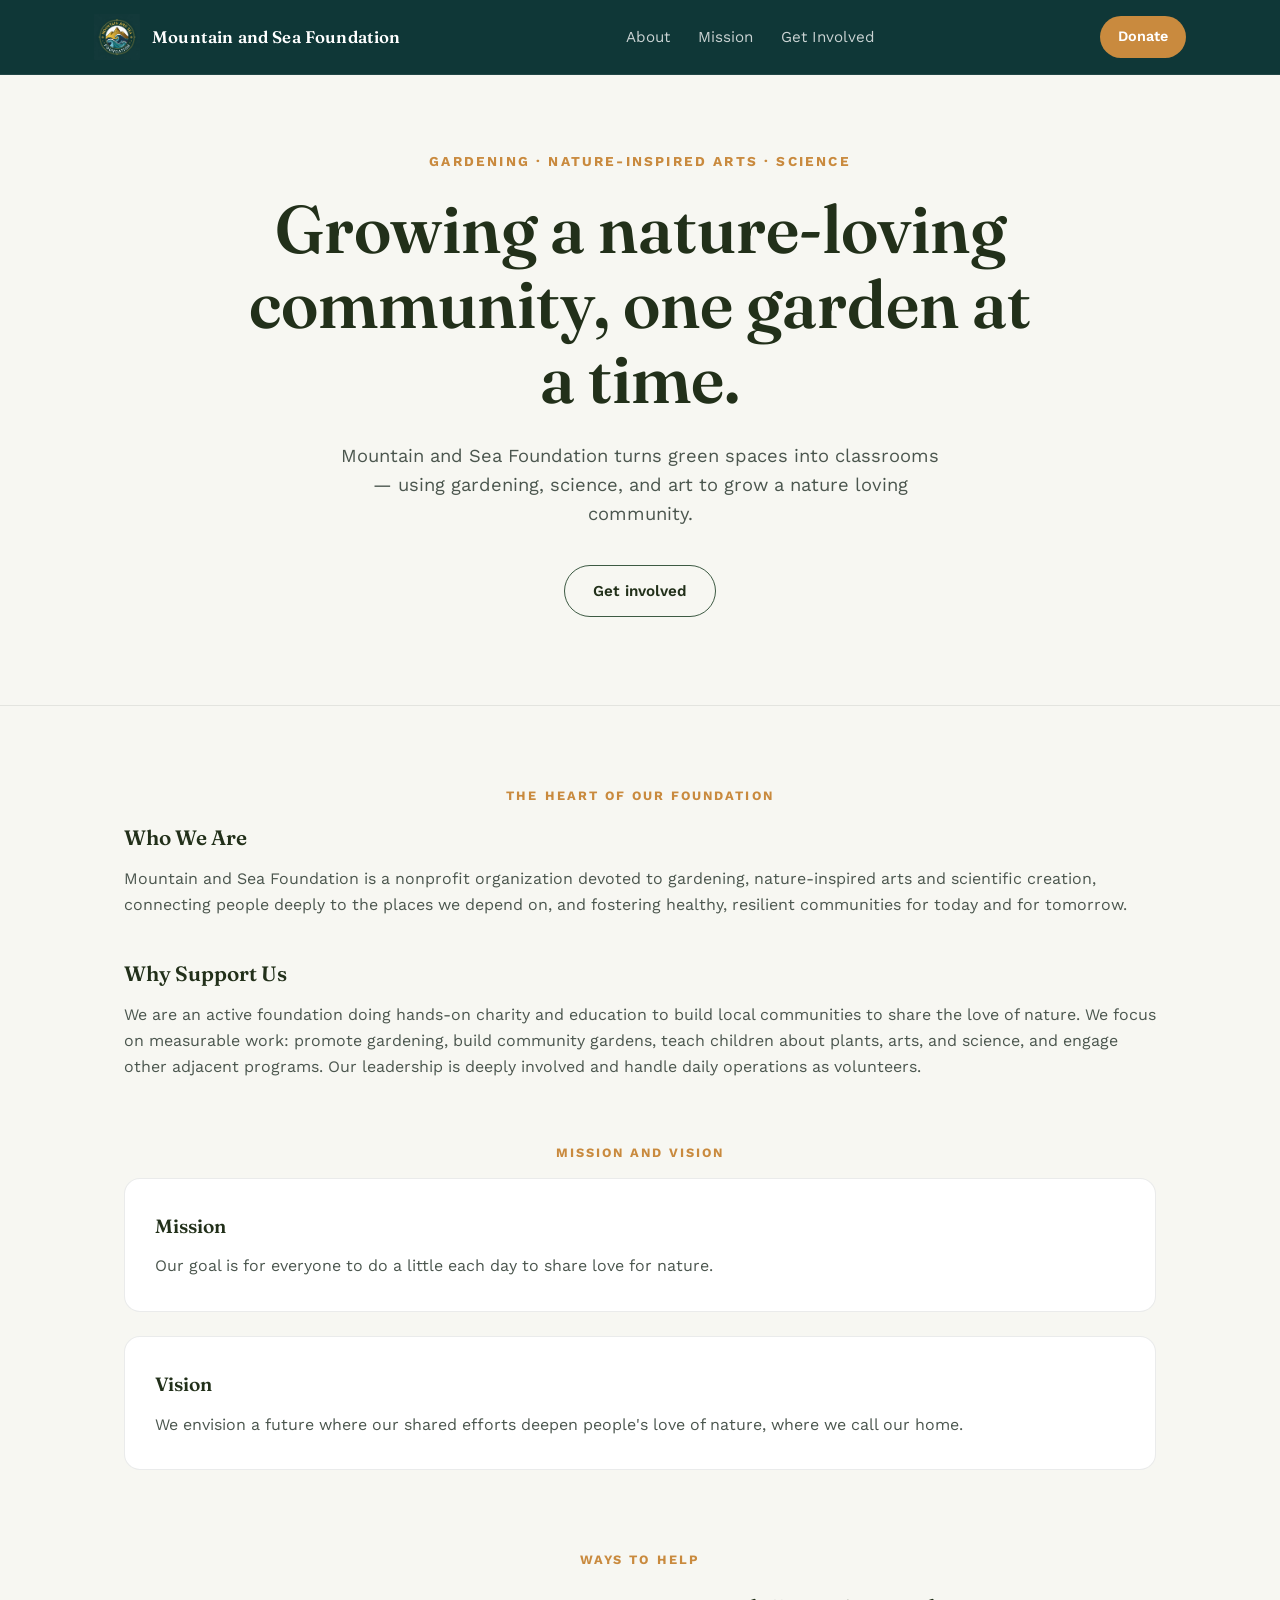
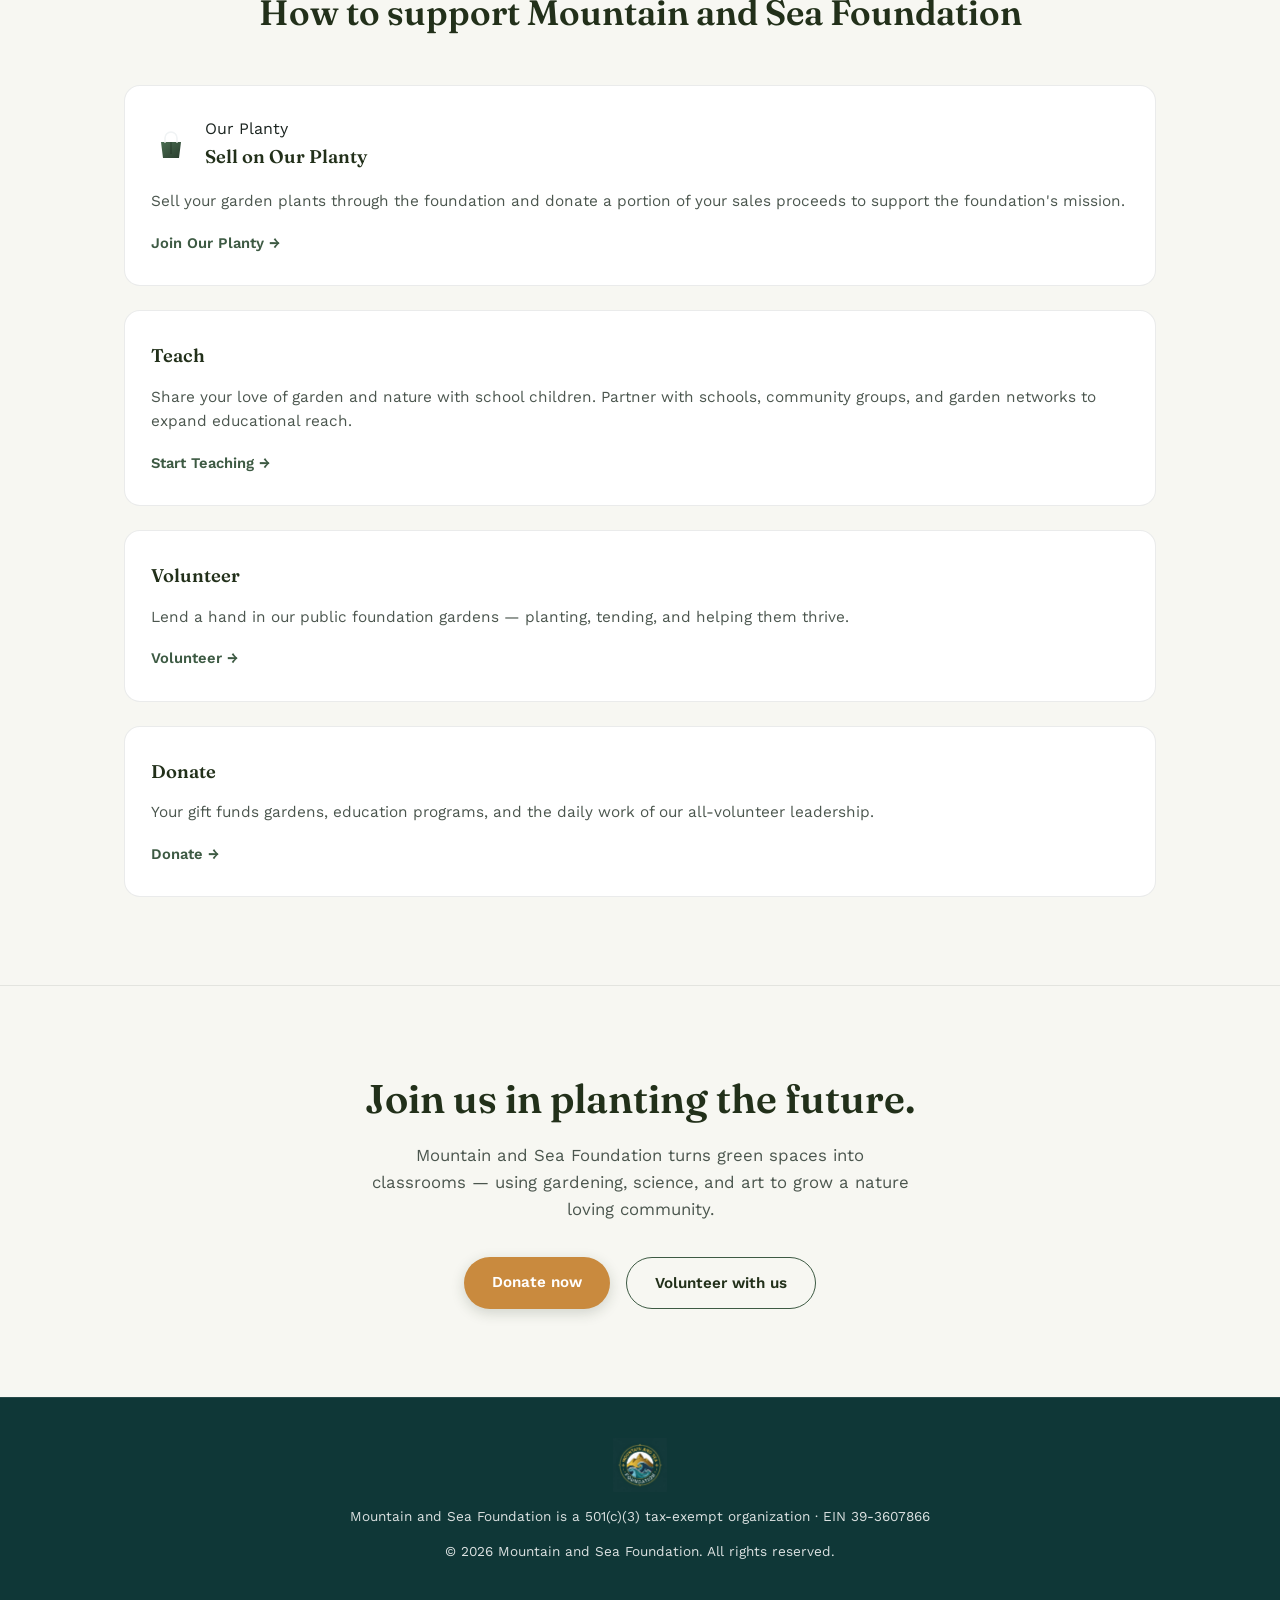
==== commit 7c672513: "Add files via upload" ====
--- a/index.html
+++ b/index.html
@@ -14,18 +14,14 @@
 
 <header class="nav">
   <div class="nav-inner">
-    <a href="https://mountainandseafoundation.org" class="nav-brand">
+    <a href="#top" class="nav-brand">
       <img src="assets/logo_hero.png" alt="Mountain and Sea Foundation" class="nav-logo">
       <span>Mountain and Sea Foundation</span>
     </a>
-    <button class="nav-toggle" id="nav-toggle" aria-label="Toggle menu" aria-expanded="false" aria-controls="nav-links">
-      <span></span><span></span><span></span>
-    </button>
-    <nav class="nav-links" id="nav-links">
+    <nav class="nav-links">
+      <a href="about.html">About</a>
       <a href="#heart">Mission</a>
       <a href="#help">Get Involved</a>
-      <a href="donor-circles.html">Friend Circles</a>
-      <a href="contact.html">Contact</a>
     </nav>
     <a href="https://icosahedron-marlin-eale.squarespace.com/donate" class="nav-cta">Donate</a>
   </div>
@@ -60,11 +56,11 @@
     <div class="mv-grid">
       <article class="mv-card">
         <h3>Mission</h3>
-        <p>Our goal is for everyone to do a little each day to share love for nature and help preserve the environment we depend on.</p>
+        <p>Our goal is for everyone to do a little each day to share love for nature.</p>
       </article>
       <article class="mv-card">
         <h3>Vision</h3>
-        <p>We envision a future where our shared efforts protect and preserve the environment, deepening people's love of nature, where we call our home.</p>
+        <p>We envision a future where our shared efforts deepen people's love of nature, where we call our home.</p>
       </article>
     </div>
   </section>
@@ -75,15 +71,26 @@
 
     <div class="support-grid">
       <article class="support-card">
-        <a href="https://ourplanty.com" class="support-card-head" target="_blank" rel="noopener">
-          <svg class="planty-mark" viewBox="0 0 320 330" fill="none" xmlns="http://www.w3.org/2000/svg" aria-hidden="true">
-            <polygon points="36,132 284,132 236,285 84,285" fill="#3D5A43"/>
-            <path d="M 62 135 C 65 25, 255 25, 258 135" stroke="#D9A05B" stroke-width="8" fill="none"/>
+        <div class="support-card-head">
+          <svg class="planty-mark" viewBox="0 0 100 100" fill="none" xmlns="http://www.w3.org/2000/svg" aria-hidden="true">
+            <defs>
+              <linearGradient id="leafGrad" x1="0%" y1="0%" x2="100%" y2="100%">
+                <stop offset="0%" stop-color="#4a6d51" />
+                <stop offset="100%" stop-color="#2a3d2e" />
+              </linearGradient>
+            </defs>
+            <path d="M25 45L30 85H70L75 45H25Z" fill="url(#leafGrad)" />
+            <path d="M35 45V35C35 26.7157 41.7157 20 50 20C58.2843 20 65 26.7157 65 35V45"
+                  stroke="#F0F3F4" stroke-width="4" stroke-linecap="square"/>
+            <rect x="48" y="45" width="4" height="30" fill="#141B15" opacity="0.3"/>
           </svg>
-          <h3>Join Our Planty</h3>
-        </a>
+          <div>
+            <span class="planty-wordmark">Our Planty</span>
+            <h3>Sell on Our Planty</h3>
+          </div>
+        </div>
         <p>Sell your garden plants through the foundation and donate a portion of your sales proceeds to support the foundation's mission.</p>
-        <a href="https://www.ourplanty.com" class="support-link" target="_blank" rel="noopener">Join Our Planty &rarr;</a>
+        <a href="https://icosahedron-marlin-eale.squarespace.com/our-planty" class="support-link">Join Our Planty &rarr;</a>
       </article>
       <article class="support-card">
         <h3>Teach</h3>
@@ -100,11 +107,6 @@
         <p>Your gift funds gardens, education programs, and the daily work of our all-volunteer leadership.</p>
         <a href="https://icosahedron-marlin-eale.squarespace.com/donate" class="support-link">Donate &rarr;</a>
       </article>
-      <article class="support-card">
-        <h3>Join a Friend Circle</h3>
-        <p>Become a monthly friend through the Mountain Club or Sea Club, and rise through the ranks as your membership continues.</p>
-        <a href="donor-circles.html" class="support-link">Explore Friend Circles &rarr;</a>
-      </article>
     </div>
   </section>
 
@@ -120,14 +122,8 @@
 </main>
 
 <footer class="footer">
-  <a href="https://mountainandseafoundation.org" aria-label="Mountain and Sea Foundation home" class="footer-logo-link">
-    <img src="assets/logo_hero.png" alt="Mountain and Sea Foundation" class="footer-logo">
-  </a>
-  <p class="footer-links">
-    <a href="contact.html">Contact</a>
-    <span aria-hidden="true">&middot;</span>
-    <a href="mailto:hello@mountainandseafoundation.org">hello@mountainandseafoundation.org</a>
-  </p>
+  <img src="assets/logo_hero.png" alt="Mountain and Sea Foundation" class="footer-logo">
+  <p>Mountain and Sea Foundation is a 501(c)(3) tax-exempt organization &middot; EIN 39-3607866</p>
   <p>&copy; <span id="year"></span> Mountain and Sea Foundation. All rights reserved.</p>
 </footer>
 
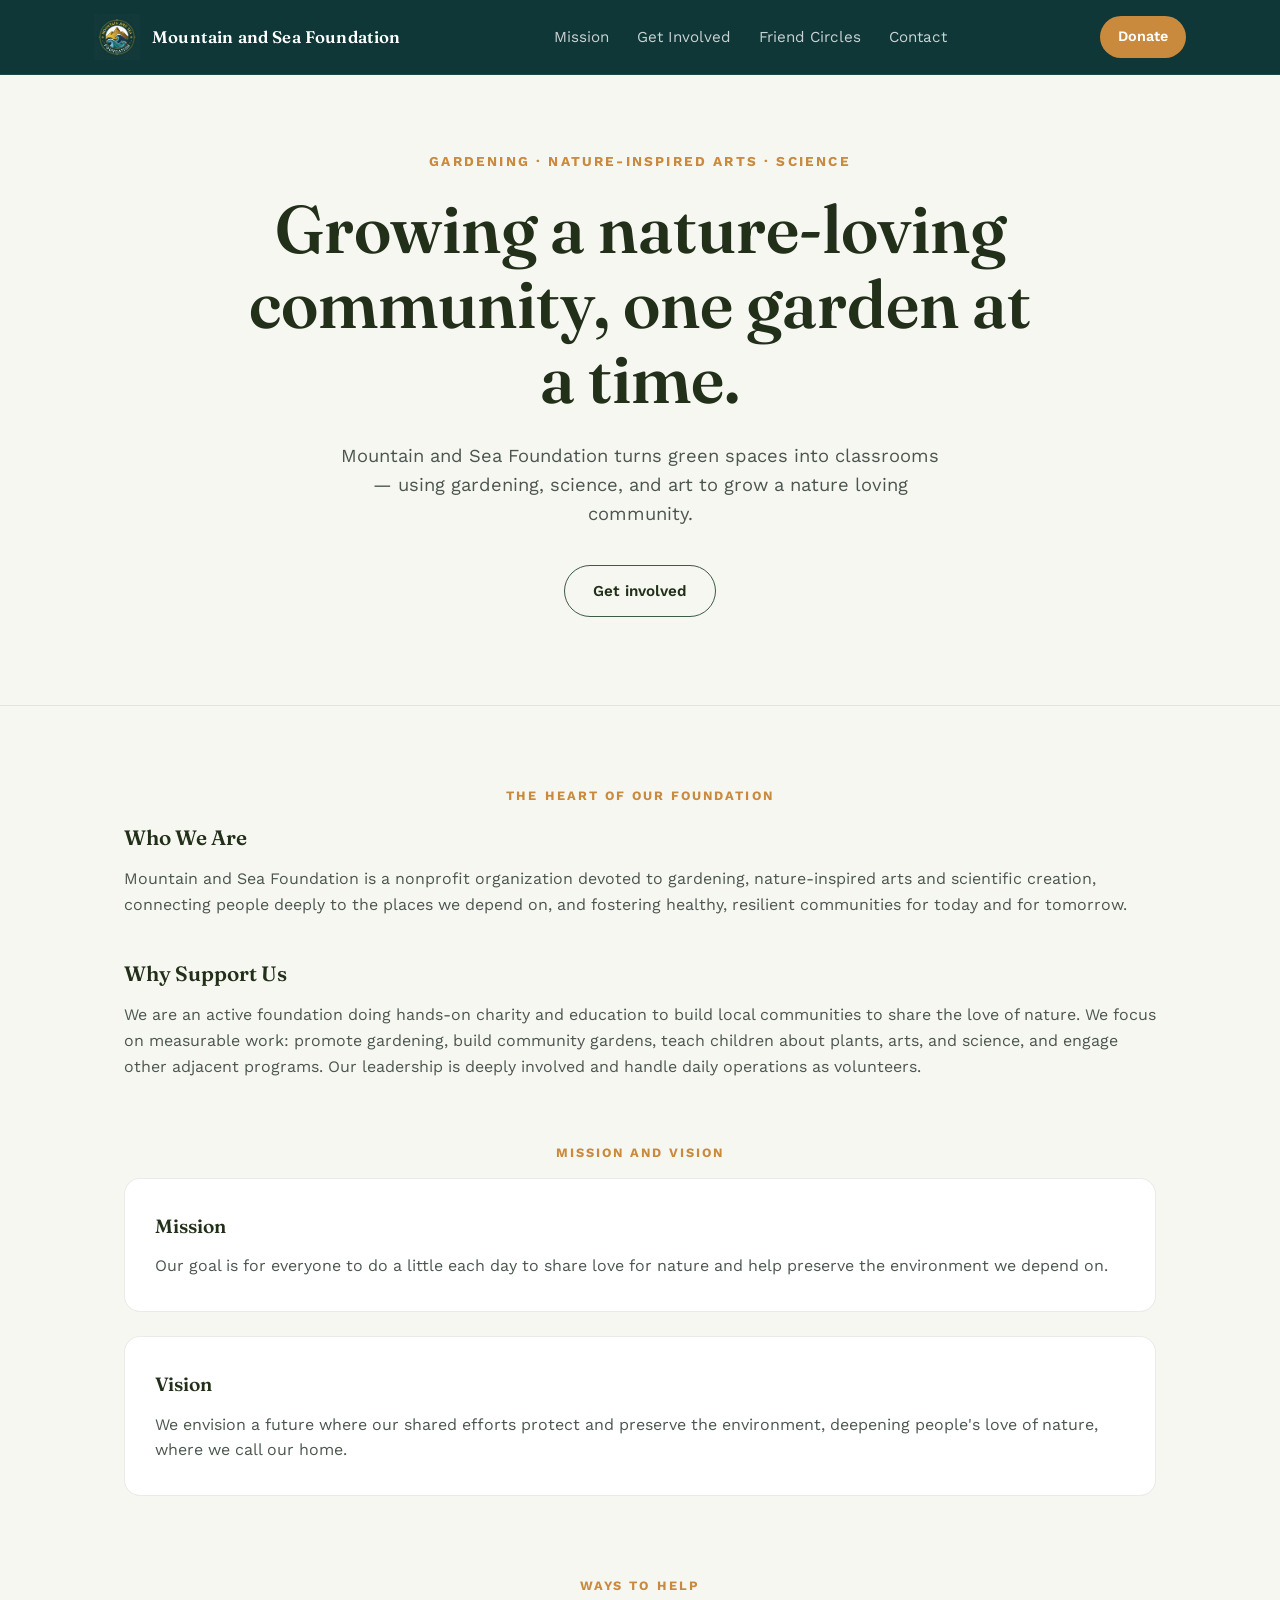
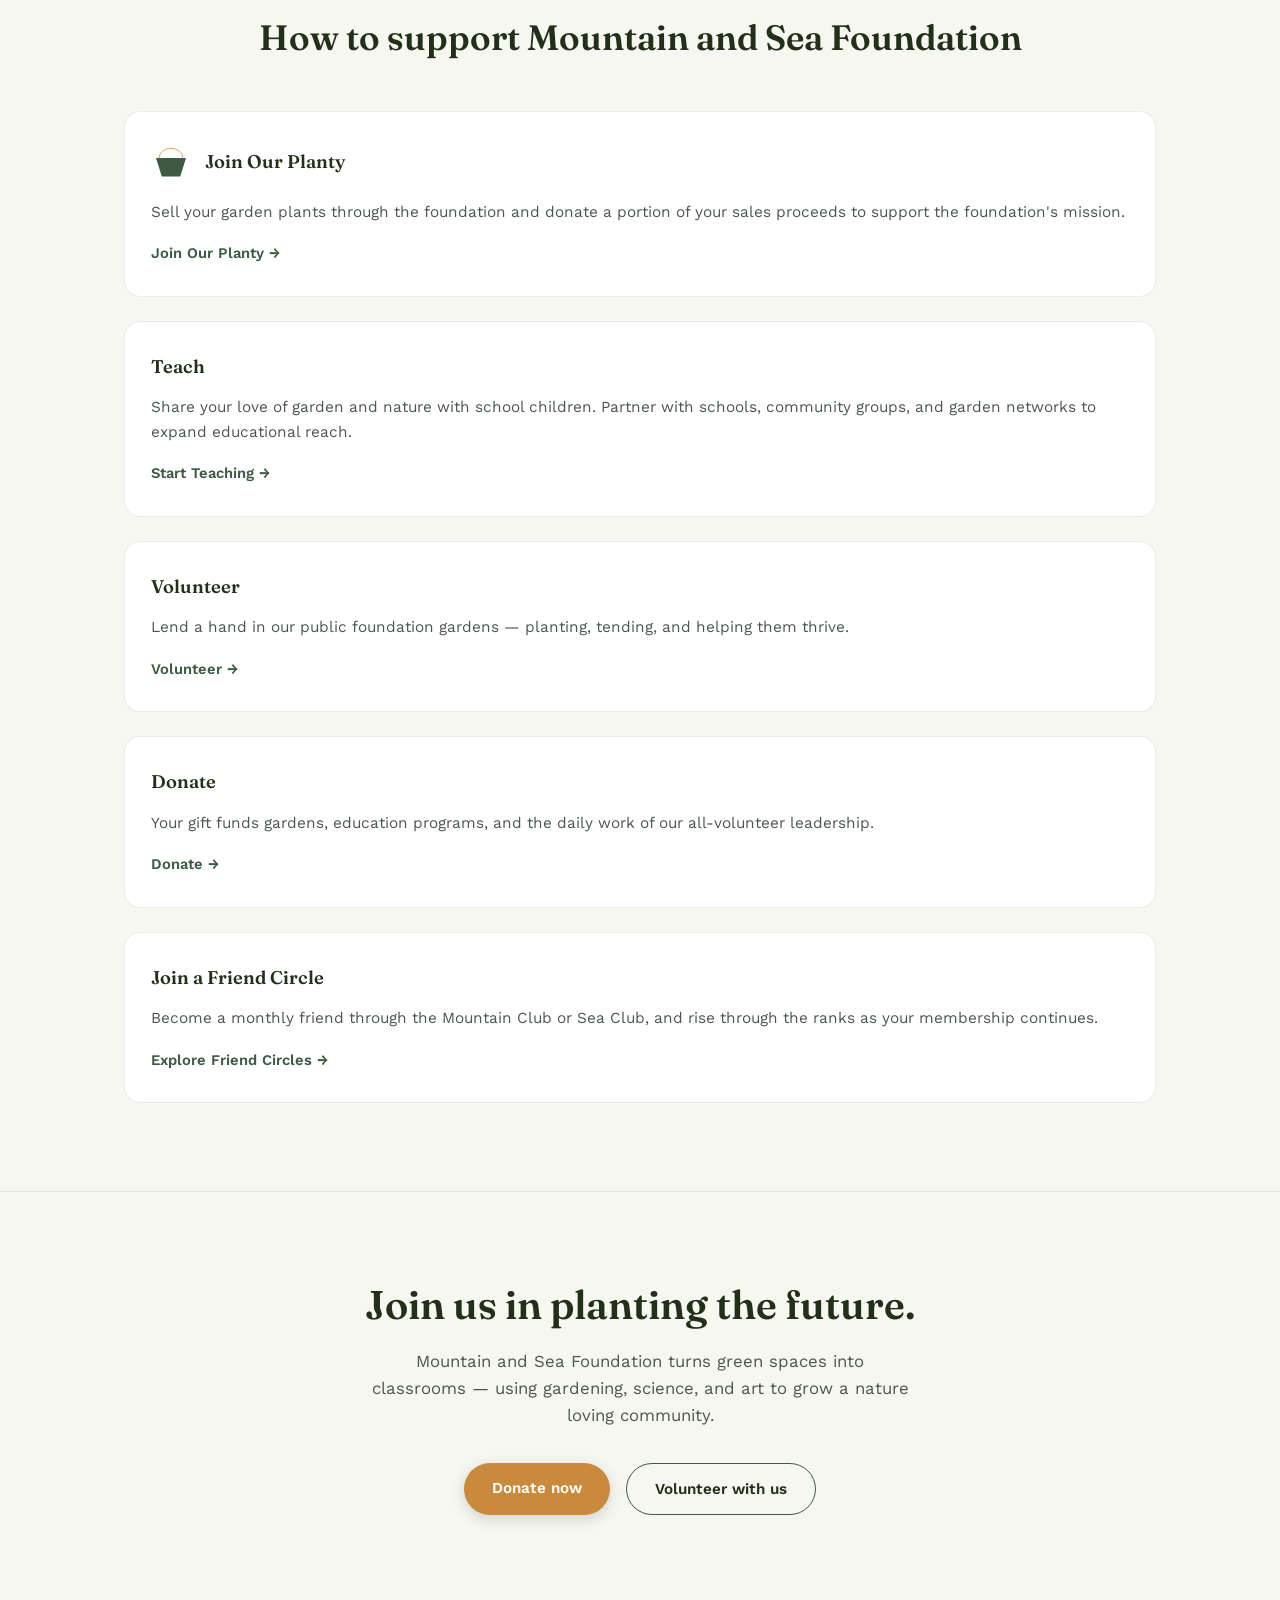
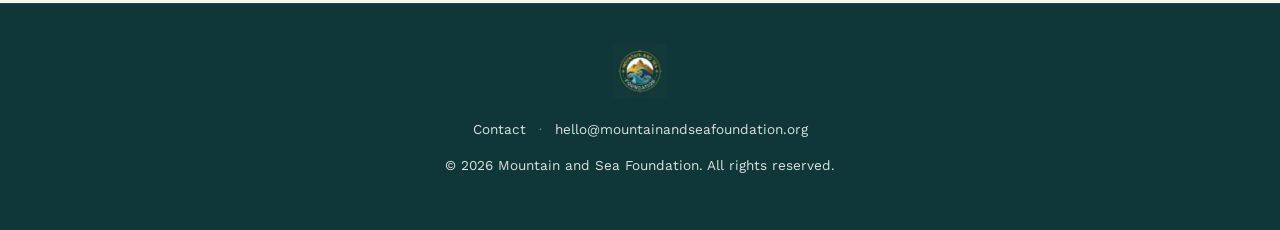
==== commit 87beeef5: "Add files via upload" ====
--- a/index.html
+++ b/index.html
@@ -14,14 +14,18 @@
 
 <header class="nav">
   <div class="nav-inner">
-    <a href="#top" class="nav-brand">
+    <a href="https://mountainandseafoundation.org" class="nav-brand">
       <img src="assets/logo_hero.png" alt="Mountain and Sea Foundation" class="nav-logo">
       <span>Mountain and Sea Foundation</span>
     </a>
-    <nav class="nav-links">
-      <a href="about.html">About</a>
+    <button class="nav-toggle" id="nav-toggle" aria-label="Toggle menu" aria-expanded="false" aria-controls="nav-links">
+      <span></span><span></span><span></span>
+    </button>
+    <nav class="nav-links" id="nav-links">
       <a href="#heart">Mission</a>
       <a href="#help">Get Involved</a>
+      <a href="donor-circles.html">Friend Circles</a>
+      <a href="contact.html">Contact</a>
     </nav>
     <a href="https://icosahedron-marlin-eale.squarespace.com/donate" class="nav-cta">Donate</a>
   </div>
@@ -56,11 +60,11 @@
     <div class="mv-grid">
       <article class="mv-card">
         <h3>Mission</h3>
-        <p>Our goal is for everyone to do a little each day to share love for nature.</p>
+        <p>Our goal is for everyone to do a little each day to share love for nature and help preserve the environment we depend on.</p>
       </article>
       <article class="mv-card">
         <h3>Vision</h3>
-        <p>We envision a future where our shared efforts deepen people's love of nature, where we call our home.</p>
+        <p>We envision a future where our shared efforts protect and preserve the environment, deepening people's love of nature, where we call our home.</p>
       </article>
     </div>
   </section>
@@ -71,26 +75,15 @@
 
     <div class="support-grid">
       <article class="support-card">
-        <div class="support-card-head">
-          <svg class="planty-mark" viewBox="0 0 100 100" fill="none" xmlns="http://www.w3.org/2000/svg" aria-hidden="true">
-            <defs>
-              <linearGradient id="leafGrad" x1="0%" y1="0%" x2="100%" y2="100%">
-                <stop offset="0%" stop-color="#4a6d51" />
-                <stop offset="100%" stop-color="#2a3d2e" />
-              </linearGradient>
-            </defs>
-            <path d="M25 45L30 85H70L75 45H25Z" fill="url(#leafGrad)" />
-            <path d="M35 45V35C35 26.7157 41.7157 20 50 20C58.2843 20 65 26.7157 65 35V45"
-                  stroke="#F0F3F4" stroke-width="4" stroke-linecap="square"/>
-            <rect x="48" y="45" width="4" height="30" fill="#141B15" opacity="0.3"/>
+        <a href="https://ourplanty.com" class="support-card-head" target="_blank" rel="noopener">
+          <svg class="planty-mark" viewBox="0 0 320 330" fill="none" xmlns="http://www.w3.org/2000/svg" aria-hidden="true">
+            <polygon points="36,132 284,132 236,285 84,285" fill="#3D5A43"/>
+            <path d="M 62 135 C 65 25, 255 25, 258 135" stroke="#D9A05B" stroke-width="8" fill="none"/>
           </svg>
-          <div>
-            <span class="planty-wordmark">Our Planty</span>
-            <h3>Sell on Our Planty</h3>
-          </div>
-        </div>
+          <h3>Join Our Planty</h3>
+        </a>
         <p>Sell your garden plants through the foundation and donate a portion of your sales proceeds to support the foundation's mission.</p>
-        <a href="https://icosahedron-marlin-eale.squarespace.com/our-planty" class="support-link">Join Our Planty &rarr;</a>
+        <a href="https://www.ourplanty.com" class="support-link" target="_blank" rel="noopener">Join Our Planty &rarr;</a>
       </article>
       <article class="support-card">
         <h3>Teach</h3>
@@ -107,6 +100,11 @@
         <p>Your gift funds gardens, education programs, and the daily work of our all-volunteer leadership.</p>
         <a href="https://icosahedron-marlin-eale.squarespace.com/donate" class="support-link">Donate &rarr;</a>
       </article>
+      <article class="support-card">
+        <h3>Join a Friend Circle</h3>
+        <p>Become a monthly friend through the Mountain Club or Sea Club, and rise through the ranks as your membership continues.</p>
+        <a href="donor-circles.html" class="support-link">Explore Friend Circles &rarr;</a>
+      </article>
     </div>
   </section>
 
@@ -122,8 +120,14 @@
 </main>
 
 <footer class="footer">
-  <img src="assets/logo_hero.png" alt="Mountain and Sea Foundation" class="footer-logo">
-  <p>Mountain and Sea Foundation is a 501(c)(3) tax-exempt organization &middot; EIN 39-3607866</p>
+  <a href="https://mountainandseafoundation.org" aria-label="Mountain and Sea Foundation home" class="footer-logo-link">
+    <img src="assets/logo_hero.png" alt="Mountain and Sea Foundation" class="footer-logo">
+  </a>
+  <p class="footer-links">
+    <a href="contact.html">Contact</a>
+    <span aria-hidden="true">&middot;</span>
+    <a href="mailto:hello@mountainandseafoundation.org">hello@mountainandseafoundation.org</a>
+  </p>
   <p>&copy; <span id="year"></span> Mountain and Sea Foundation. All rights reserved.</p>
 </footer>
 
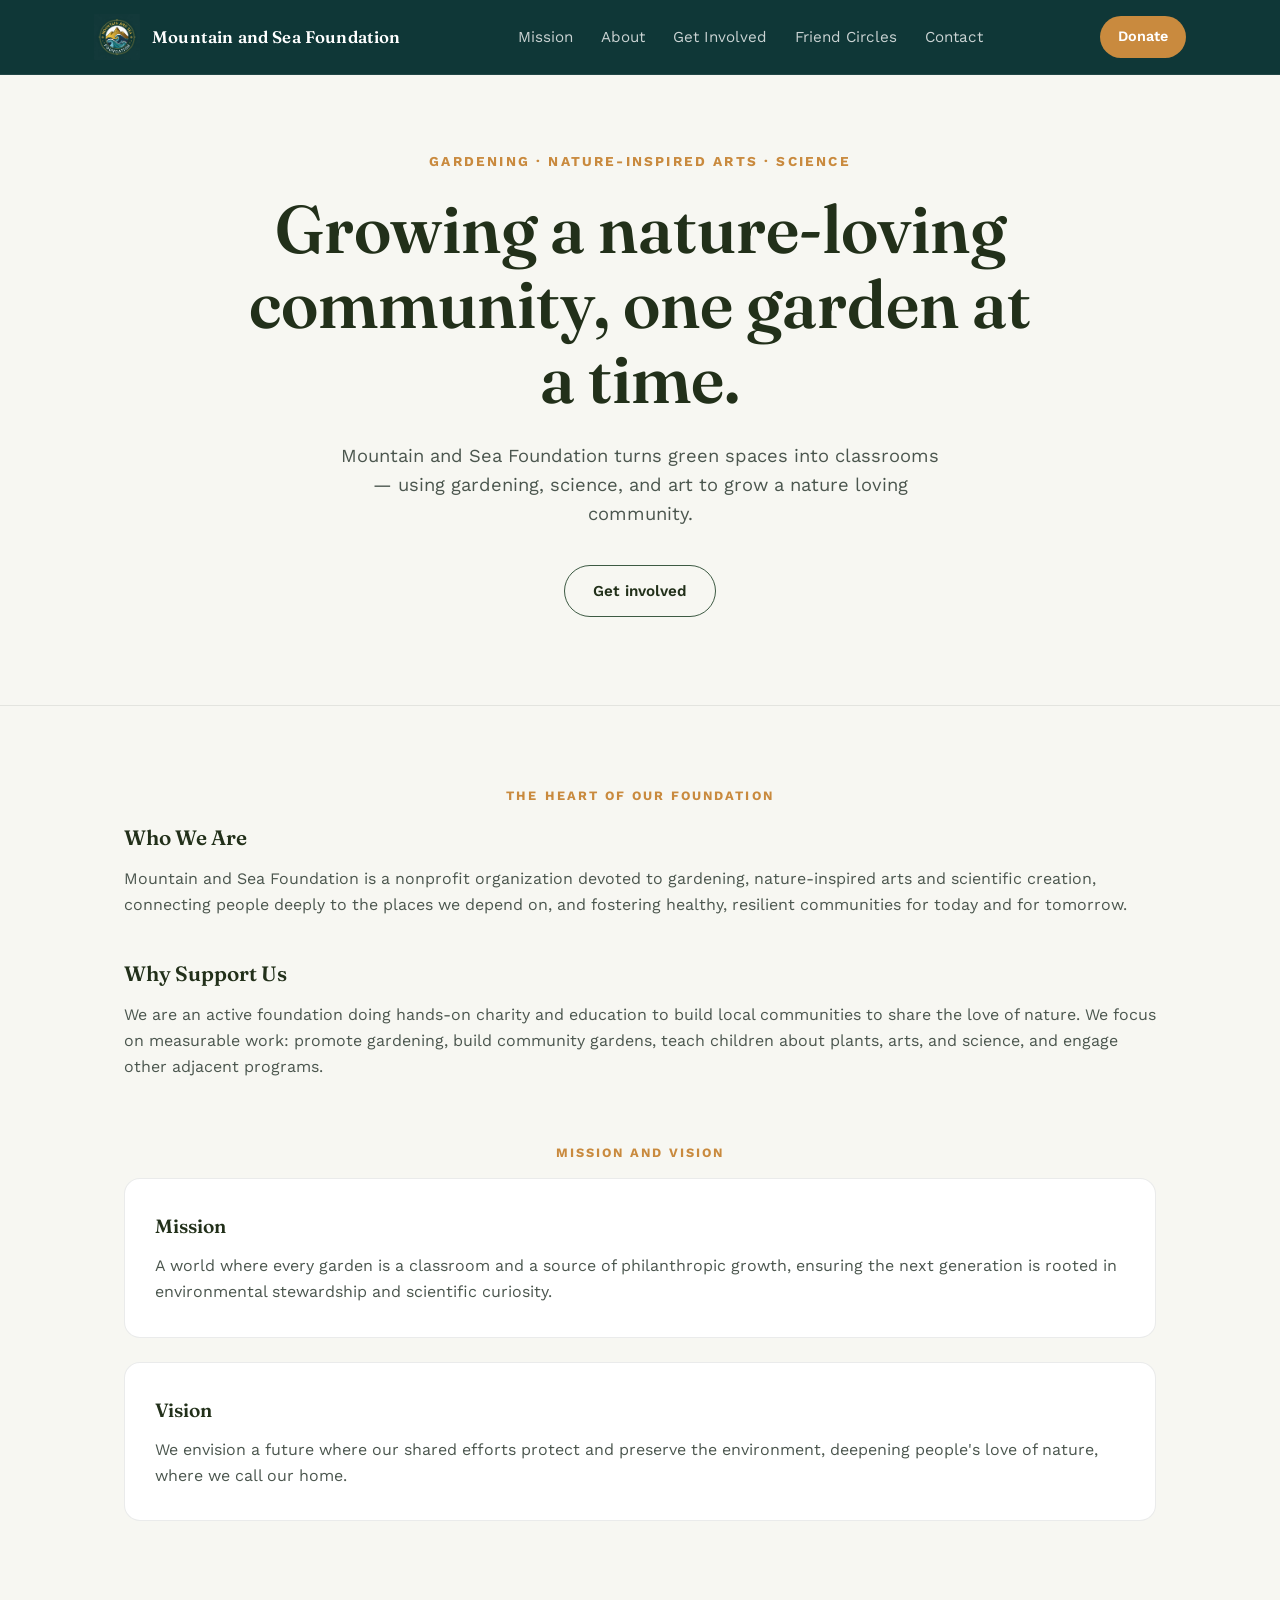
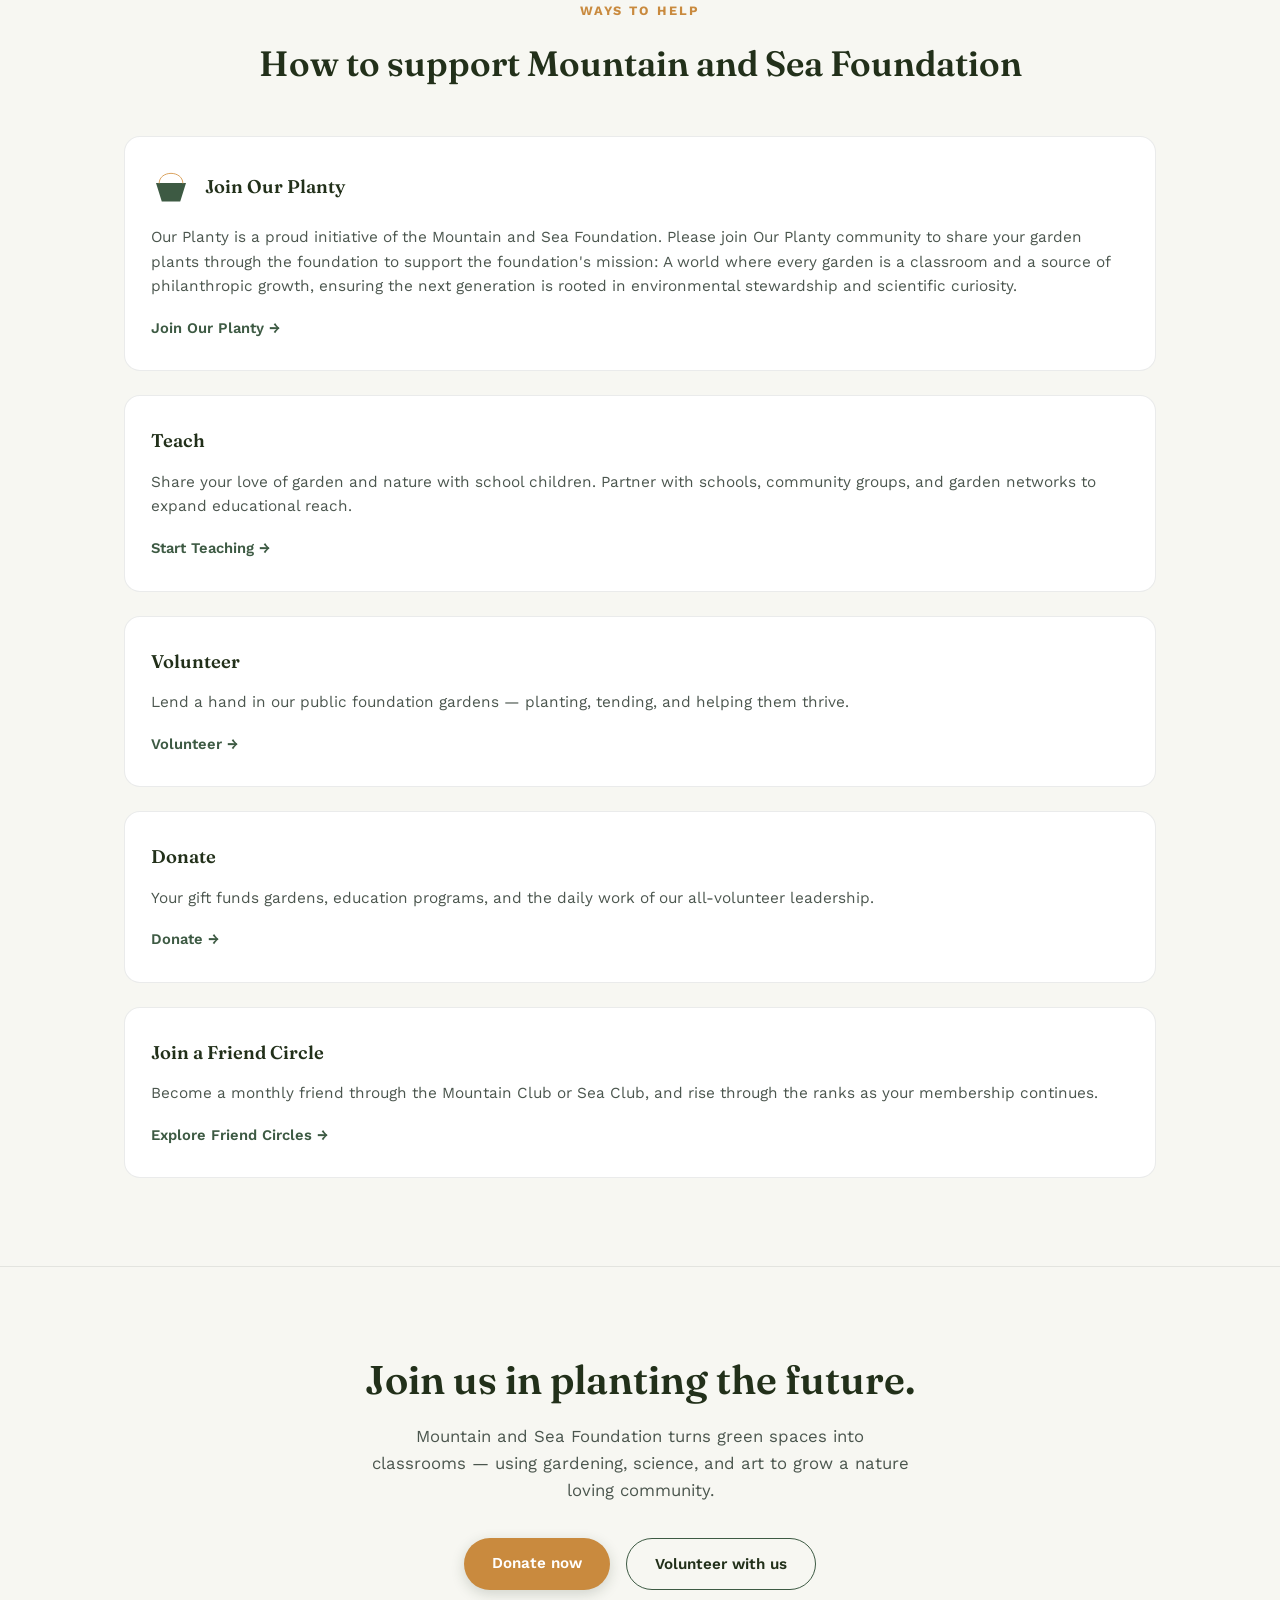
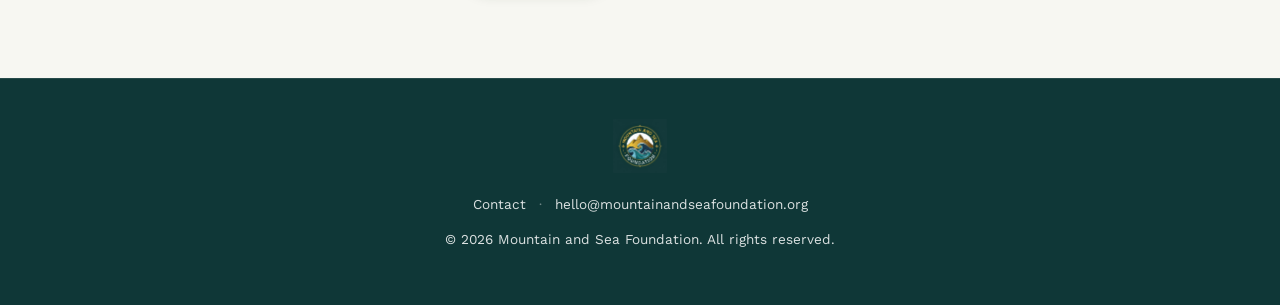
==== commit 26c4bb62: "Add files via upload" ====
--- a/index.html
+++ b/index.html
@@ -23,11 +23,12 @@
     </button>
     <nav class="nav-links" id="nav-links">
       <a href="#heart">Mission</a>
+      <a href="about.html">About</a>
       <a href="#help">Get Involved</a>
       <a href="donor-circles.html">Friend Circles</a>
       <a href="contact.html">Contact</a>
     </nav>
-    <a href="https://icosahedron-marlin-eale.squarespace.com/donate" class="nav-cta">Donate</a>
+    <a href="contact.html" class="nav-cta">Donate</a>
   </div>
 </header>
 
@@ -52,7 +53,7 @@
       </div>
       <div class="about-block">
         <h3>Why Support Us</h3>
-        <p>We are an active foundation doing hands-on charity and education to build local communities to share the love of nature. We focus on measurable work: promote gardening, build community gardens, teach children about plants, arts, and science, and engage other adjacent programs. Our leadership is deeply involved and handle daily operations as volunteers.</p>
+        <p>We are an active foundation doing hands-on charity and education to build local communities to share the love of nature. We focus on measurable work: promote gardening, build community gardens, teach children about plants, arts, and science, and engage other adjacent programs.</p>
       </div>
     </div>
 
@@ -60,7 +61,7 @@
     <div class="mv-grid">
       <article class="mv-card">
         <h3>Mission</h3>
-        <p>Our goal is for everyone to do a little each day to share love for nature and help preserve the environment we depend on.</p>
+        <p>A world where every garden is a classroom and a source of philanthropic growth, ensuring the next generation is rooted in environmental stewardship and scientific curiosity.</p>
       </article>
       <article class="mv-card">
         <h3>Vision</h3>
@@ -82,23 +83,23 @@
           </svg>
           <h3>Join Our Planty</h3>
         </a>
-        <p>Sell your garden plants through the foundation and donate a portion of your sales proceeds to support the foundation's mission.</p>
-        <a href="https://www.ourplanty.com" class="support-link" target="_blank" rel="noopener">Join Our Planty &rarr;</a>
+        <p>Our Planty is a proud initiative of the Mountain and Sea Foundation. Please join Our Planty community to share your garden plants through the foundation to support the foundation's mission: A world where every garden is a classroom and a source of philanthropic growth, ensuring the next generation is rooted in environmental stewardship and scientific curiosity.</p>
+        <a href="https://ourplanty.com" class="support-link" target="_blank" rel="noopener">Join Our Planty &rarr;</a>
       </article>
       <article class="support-card">
         <h3>Teach</h3>
         <p>Share your love of garden and nature with school children. Partner with schools, community groups, and garden networks to expand educational reach.</p>
-        <a href="https://icosahedron-marlin-eale.squarespace.com/programs-store" class="support-link">Start Teaching &rarr;</a>
+        <a href="contact.html" class="support-link">Start Teaching &rarr;</a>
       </article>
       <article class="support-card">
         <h3>Volunteer</h3>
         <p>Lend a hand in our public foundation gardens — planting, tending, and helping them thrive.</p>
-        <a href="https://icosahedron-marlin-eale.squarespace.com/volunteer" class="support-link">Volunteer &rarr;</a>
+        <a href="contact.html" class="support-link">Volunteer &rarr;</a>
       </article>
       <article class="support-card">
         <h3>Donate</h3>
         <p>Your gift funds gardens, education programs, and the daily work of our all-volunteer leadership.</p>
-        <a href="https://icosahedron-marlin-eale.squarespace.com/donate" class="support-link">Donate &rarr;</a>
+        <a href="contact.html" class="support-link">Donate &rarr;</a>
       </article>
       <article class="support-card">
         <h3>Join a Friend Circle</h3>
@@ -112,8 +113,8 @@
     <h2>Join us in planting the future.</h2>
     <p>Mountain and Sea Foundation turns green spaces into classrooms — using gardening, science, and art to grow a nature loving community.</p>
     <div class="hero-actions">
-      <a href="https://icosahedron-marlin-eale.squarespace.com/donate" class="btn btn-brass">Donate now</a>
-      <a href="https://icosahedron-marlin-eale.squarespace.com/volunteer" class="btn btn-ghost">Volunteer with us</a>
+      <a href="contact.html" class="btn btn-brass">Donate now</a>
+      <a href="contact.html" class="btn btn-ghost">Volunteer with us</a>
     </div>
   </section>
 
--- a/style.css
+++ b/style.css
@@ -351,6 +351,16 @@
   width: 40px;
   height: 40px;
   flex-shrink: 0;
+}
+
+.planty-wordmark {
+  display: block;
+  font-size: 0.72rem;
+  font-weight: 600;
+  letter-spacing: 0.06em;
+  text-transform: uppercase;
+  color: var(--brass);
+  margin-bottom: 2px;
 }
 
 /* ---------- CLOSING (merged hero + CTA) ---------- */
@@ -493,7 +503,8 @@
 }
 
 .form-row input,
-.form-row textarea {
+.form-row textarea,
+.form-row select {
   width: 100%;
   box-sizing: border-box;
   font-family: var(--font-body);
@@ -507,7 +518,8 @@
 }
 
 .form-row input:focus,
-.form-row textarea:focus {
+.form-row textarea:focus,
+.form-row select:focus {
   outline: 2px solid var(--brass);
   outline-offset: 1px;
 }
@@ -909,4 +921,5 @@
 
 @media (min-width: 860px) {
   .champion-perks { grid-template-columns: 1fr 1fr; }
-}
+  .club-columns { grid-template-columns: 1fr 1fr; }
+}
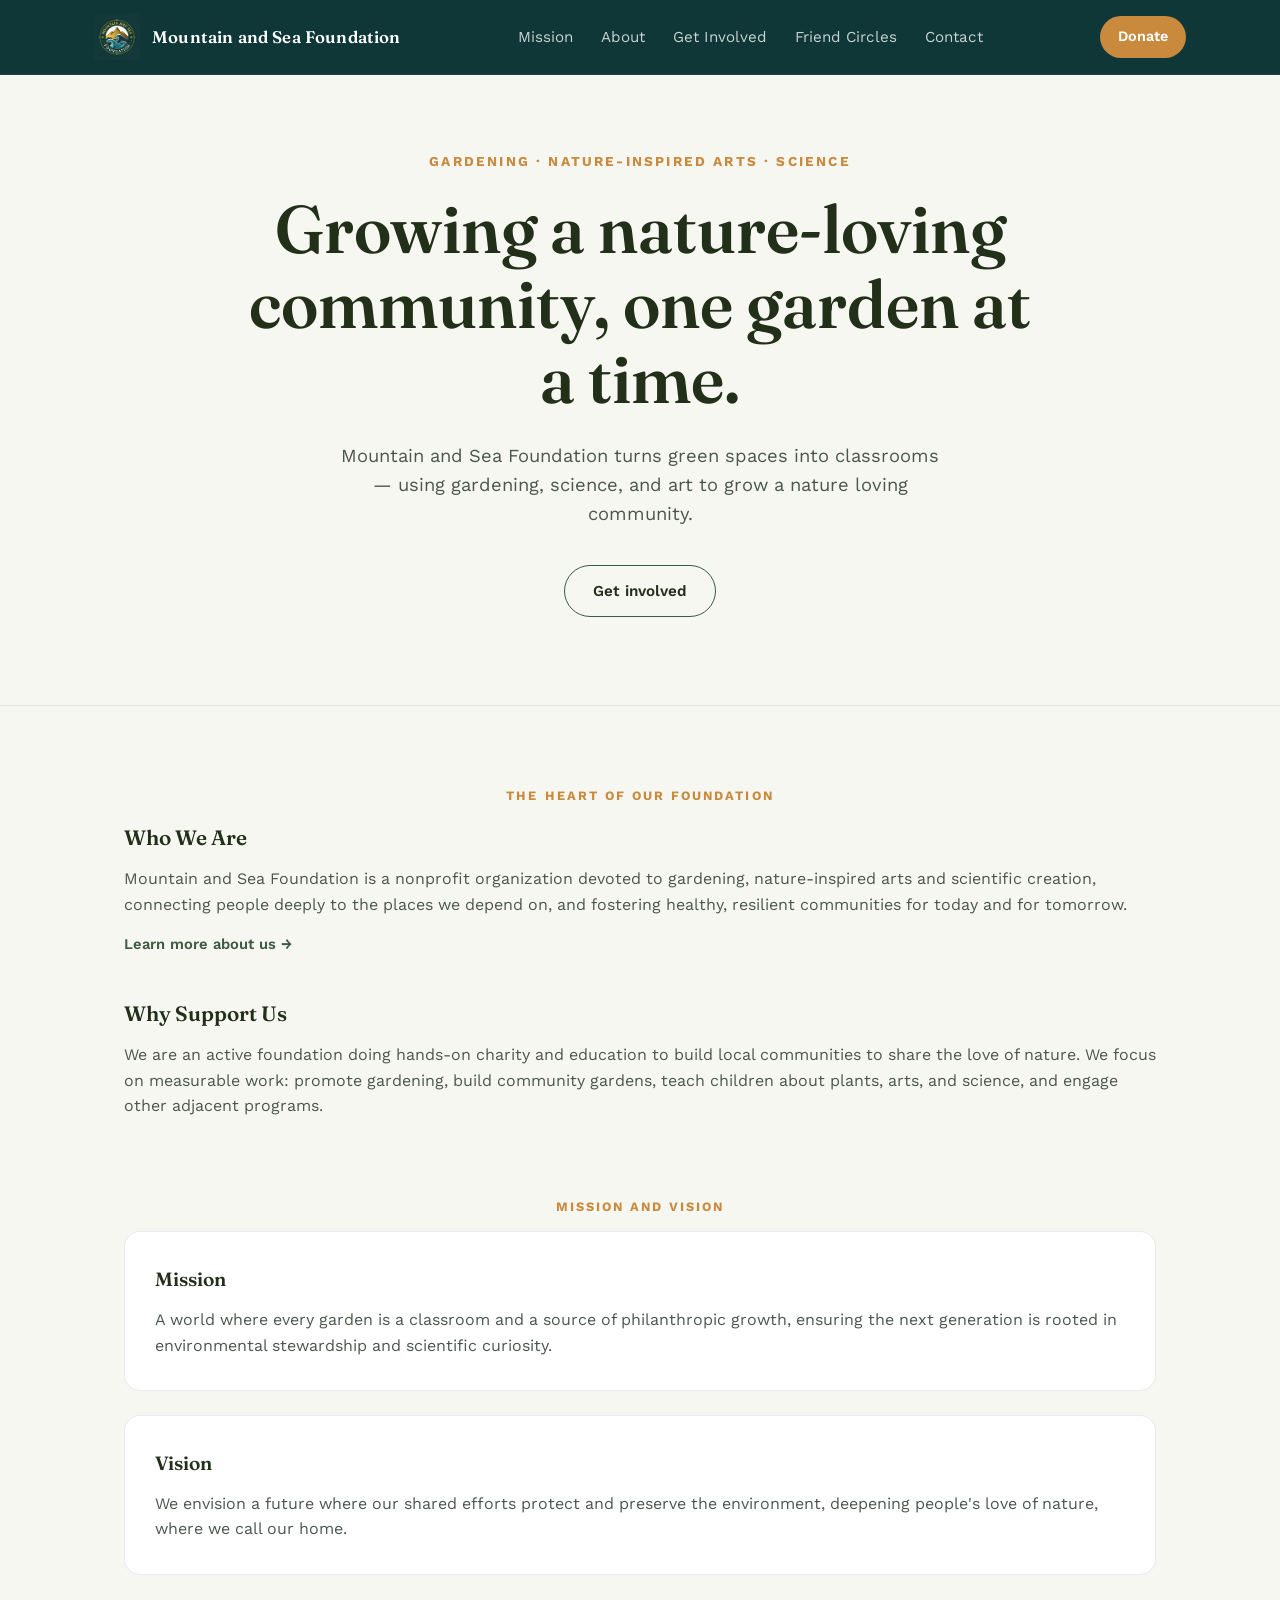
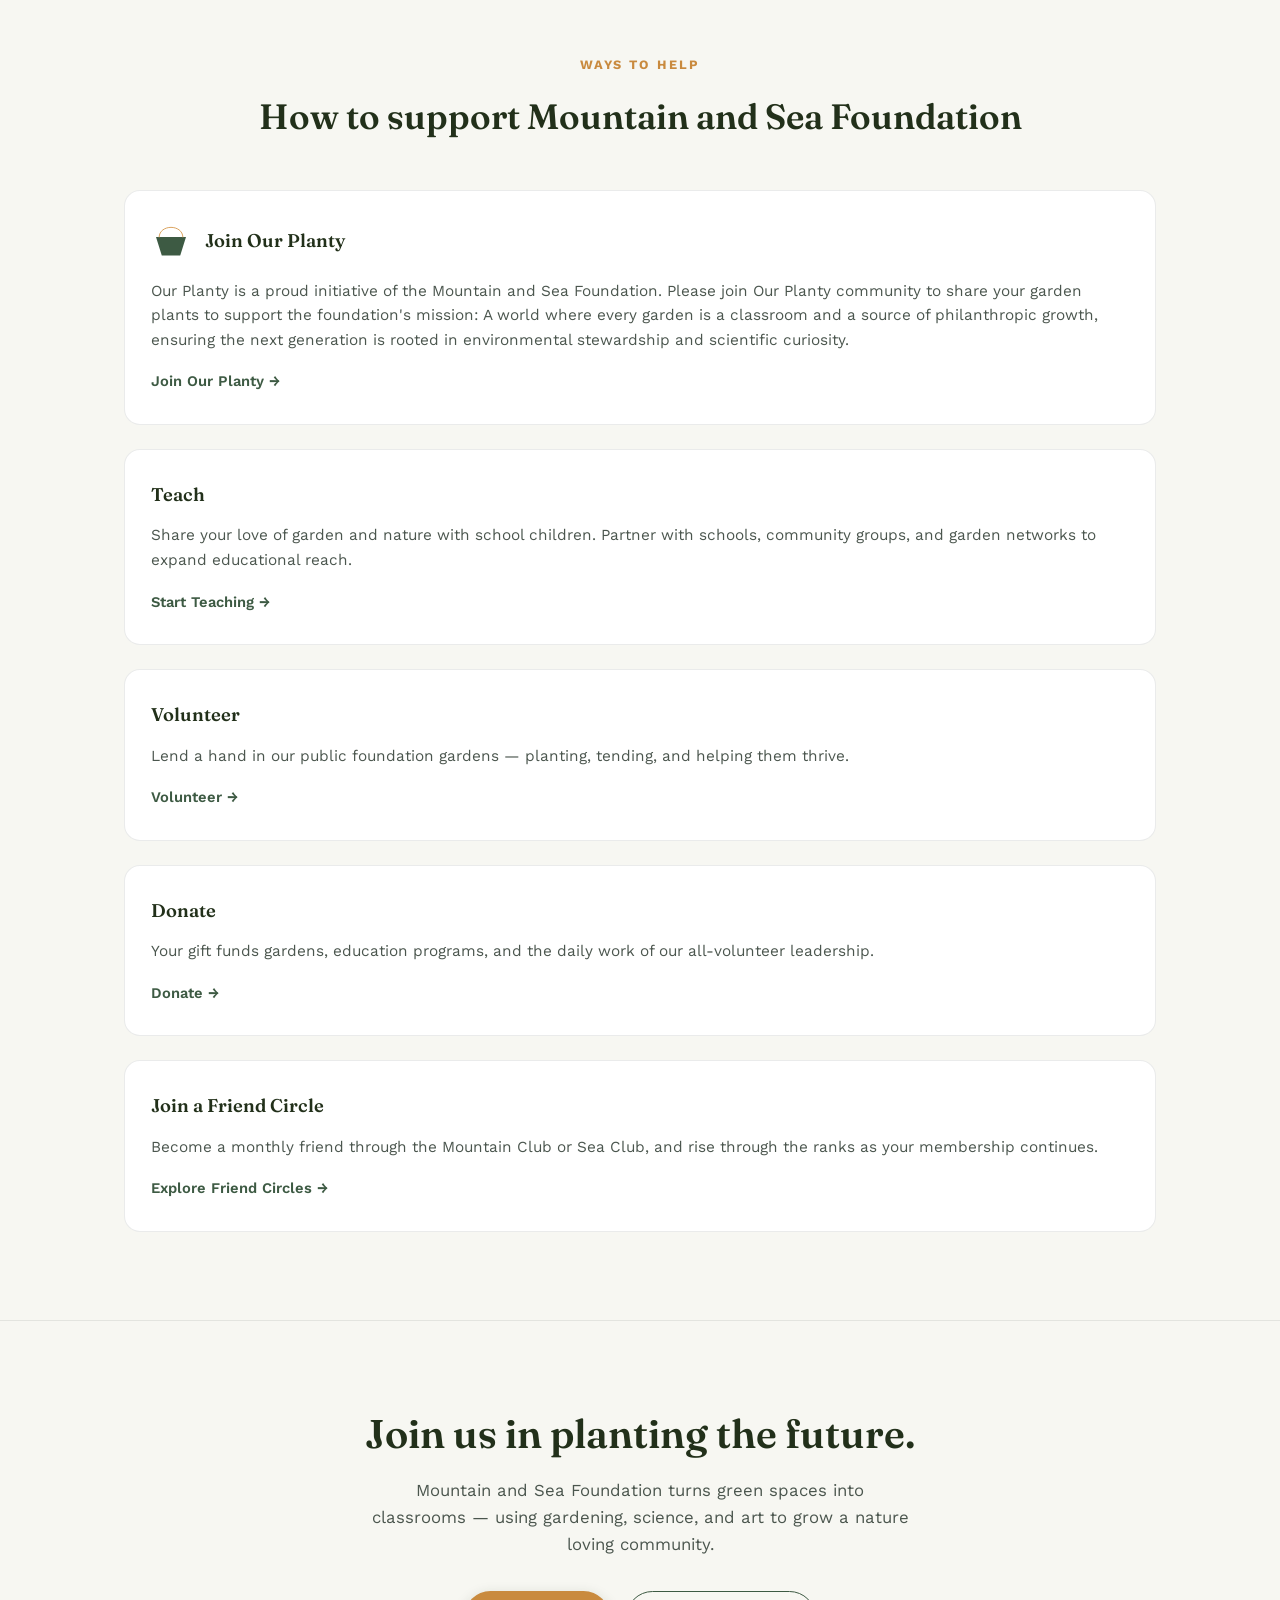
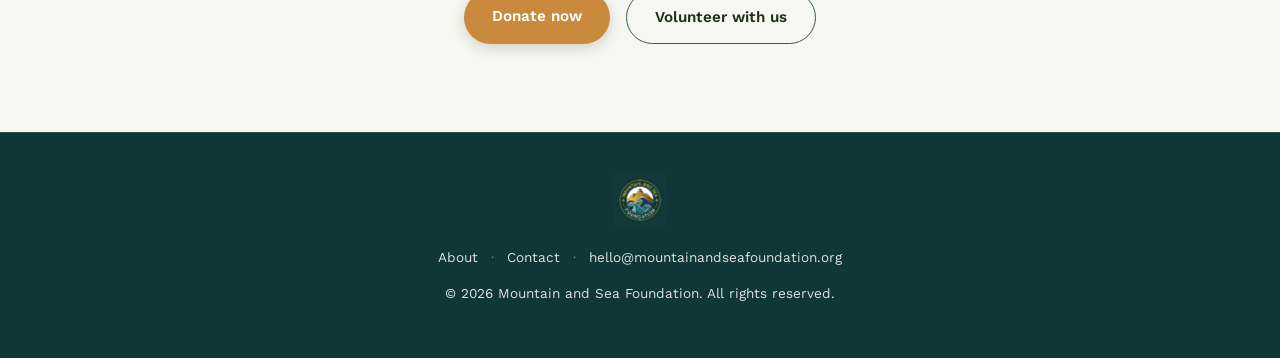
==== commit c5fce123: "Add files via upload" ====
--- a/index.html
+++ b/index.html
@@ -50,6 +50,7 @@
       <div class="about-block">
         <h3>Who We Are</h3>
         <p>Mountain and Sea Foundation is a nonprofit organization devoted to gardening, nature-inspired arts and scientific creation, connecting people deeply to the places we depend on, and fostering healthy, resilient communities for today and for tomorrow.</p>
+        <a href="about.html" class="support-link">Learn more about us &rarr;</a>
       </div>
       <div class="about-block">
         <h3>Why Support Us</h3>
@@ -83,7 +84,7 @@
           </svg>
           <h3>Join Our Planty</h3>
         </a>
-        <p>Our Planty is a proud initiative of the Mountain and Sea Foundation. Please join Our Planty community to share your garden plants through the foundation to support the foundation's mission: A world where every garden is a classroom and a source of philanthropic growth, ensuring the next generation is rooted in environmental stewardship and scientific curiosity.</p>
+        <p>Our Planty is a proud initiative of the Mountain and Sea Foundation. Please join Our Planty community to share your garden plants to support the foundation's mission: A world where every garden is a classroom and a source of philanthropic growth, ensuring the next generation is rooted in environmental stewardship and scientific curiosity.</p>
         <a href="https://ourplanty.com" class="support-link" target="_blank" rel="noopener">Join Our Planty &rarr;</a>
       </article>
       <article class="support-card">
@@ -125,6 +126,8 @@
     <img src="assets/logo_hero.png" alt="Mountain and Sea Foundation" class="footer-logo">
   </a>
   <p class="footer-links">
+    <a href="about.html">About</a>
+    <span aria-hidden="true">&middot;</span>
     <a href="contact.html">Contact</a>
     <span aria-hidden="true">&middot;</span>
     <a href="mailto:hello@mountainandseafoundation.org">hello@mountainandseafoundation.org</a>
--- a/style.css
+++ b/style.css
@@ -236,7 +236,7 @@
 }
 
 .about-block p {
-  margin: 0;
+  margin: 0 0 14px;
   color: var(--text-muted);
   font-size: 1rem;
 }
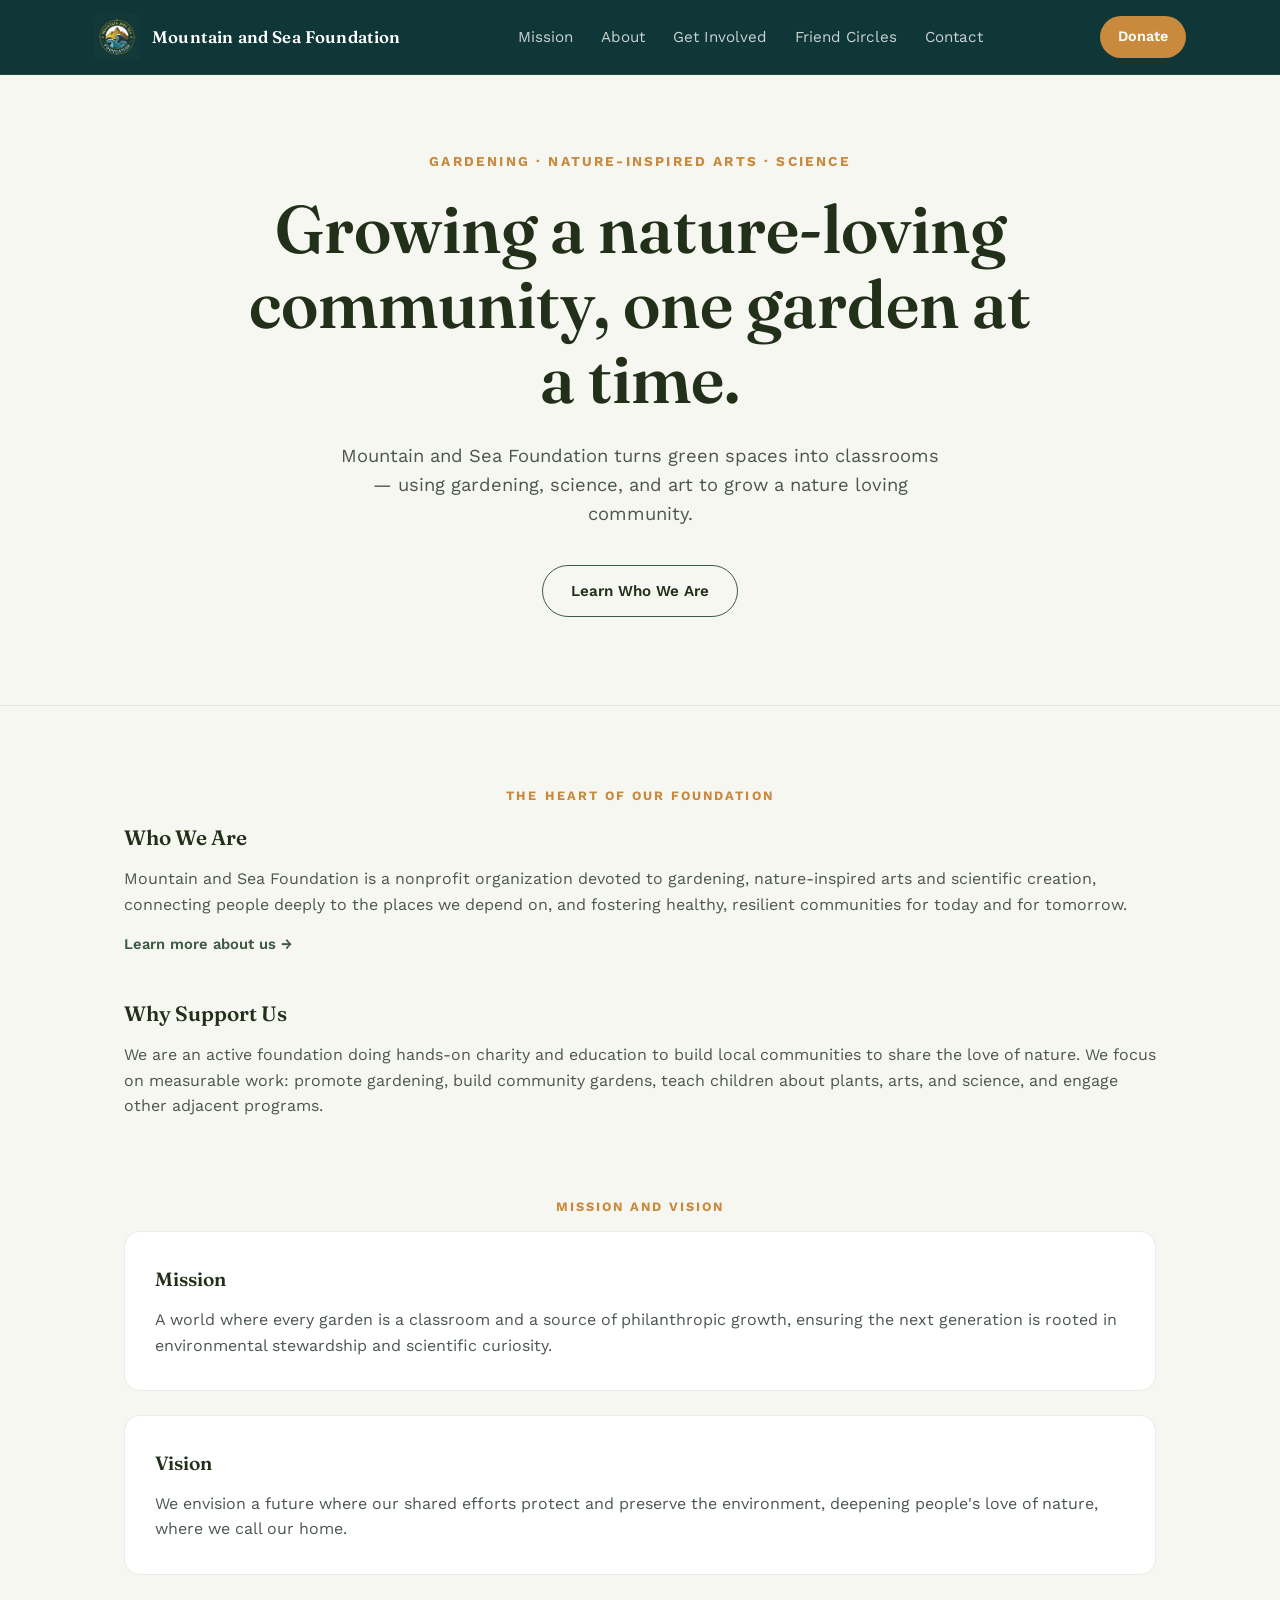
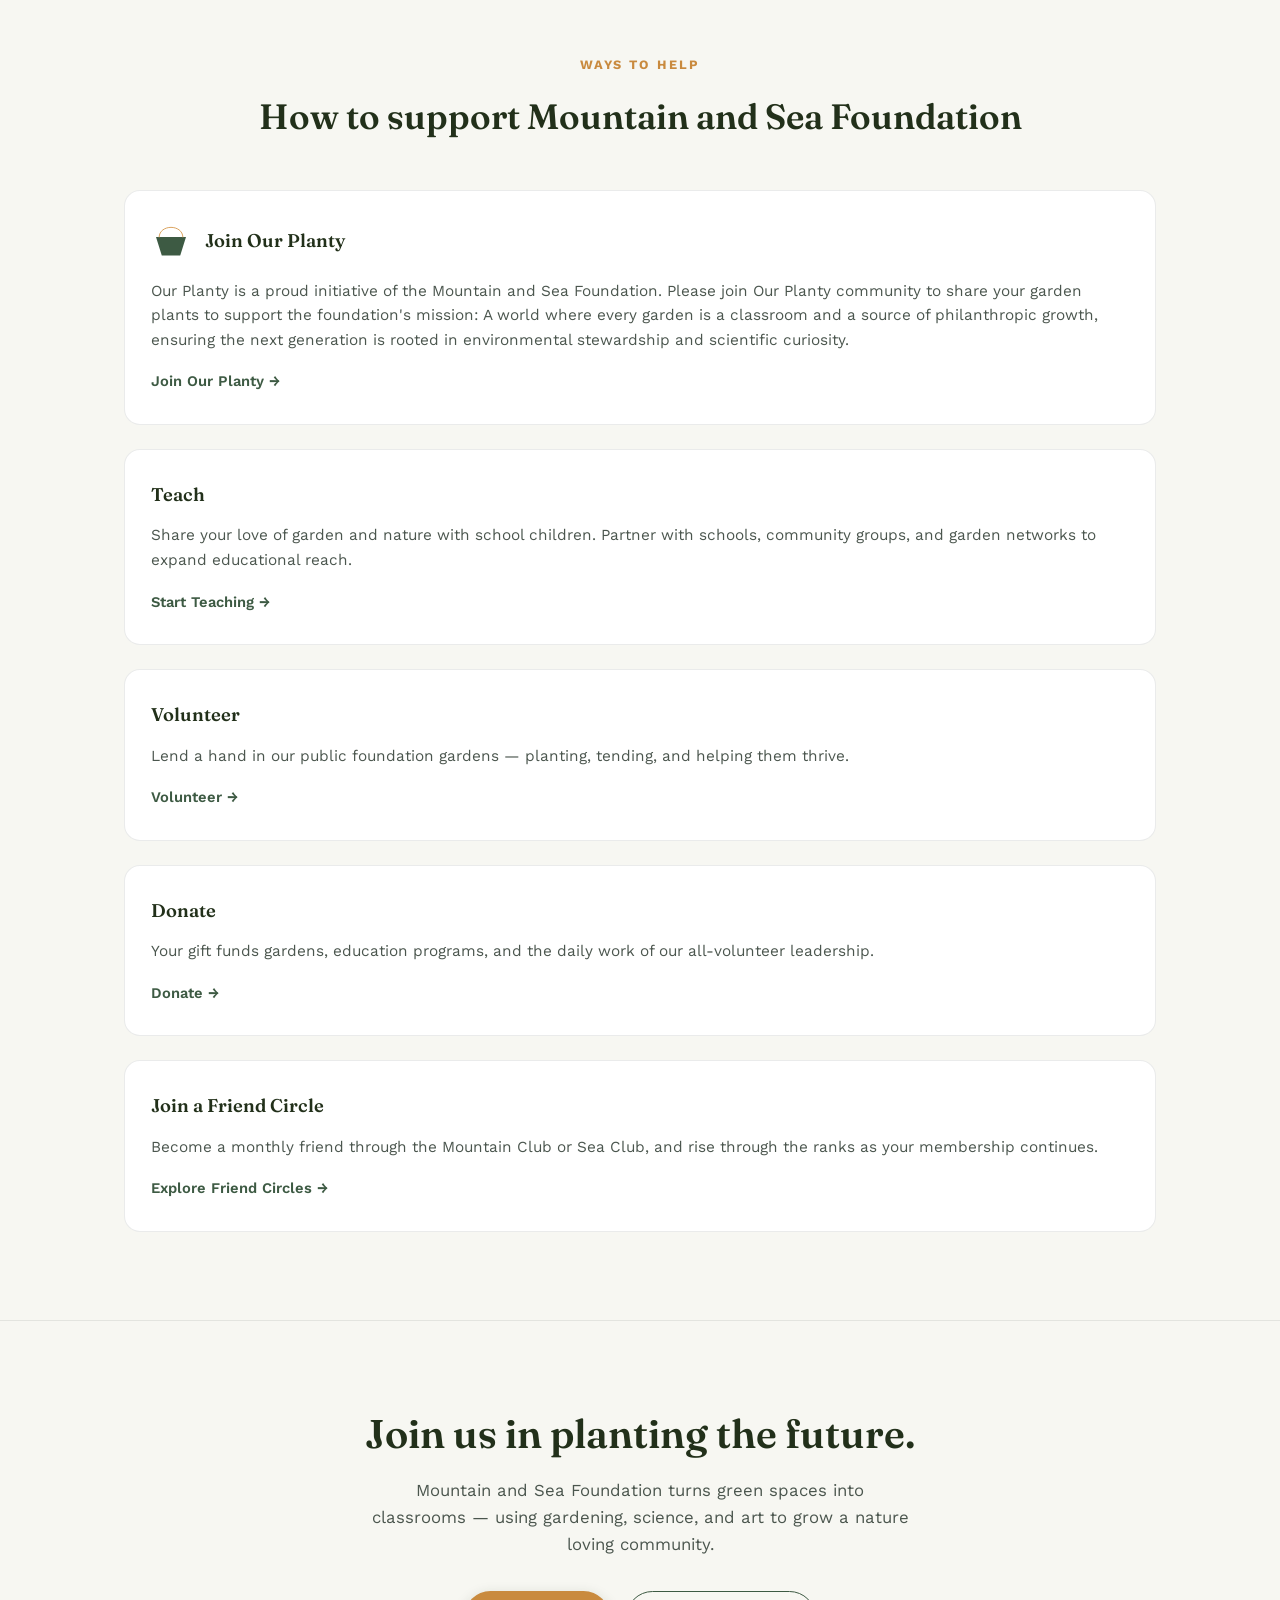
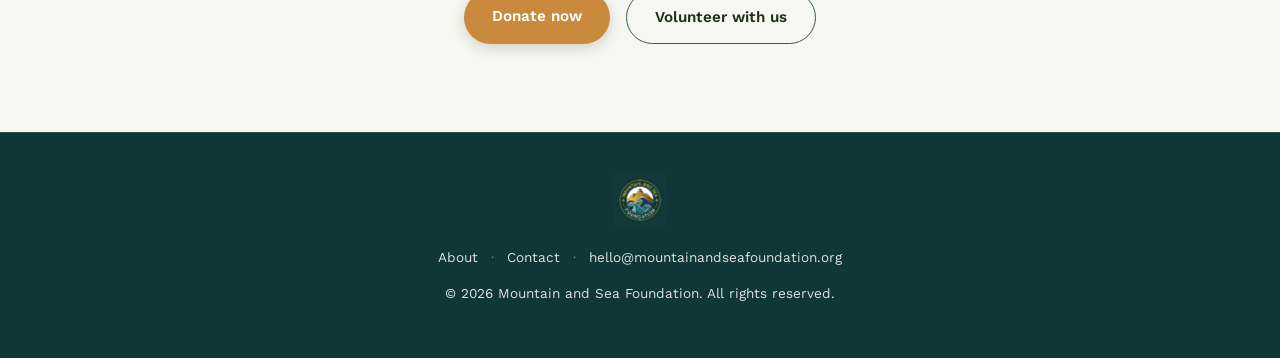
==== commit f6c35282: "Add files via upload" ====
--- a/index.html
+++ b/index.html
@@ -39,7 +39,7 @@
     <h1>Growing a nature-loving<br>community, one garden at a time.</h1>
     <p class="hero-sub">Mountain and Sea Foundation turns green spaces into classrooms — using gardening, science, and art to grow a nature loving community.</p>
     <div class="hero-actions">
-      <a href="#help" class="btn btn-ghost">Get involved</a>
+      <a href="#heart" class="btn btn-ghost">Learn Who We Are</a>
     </div>
   </section>
 
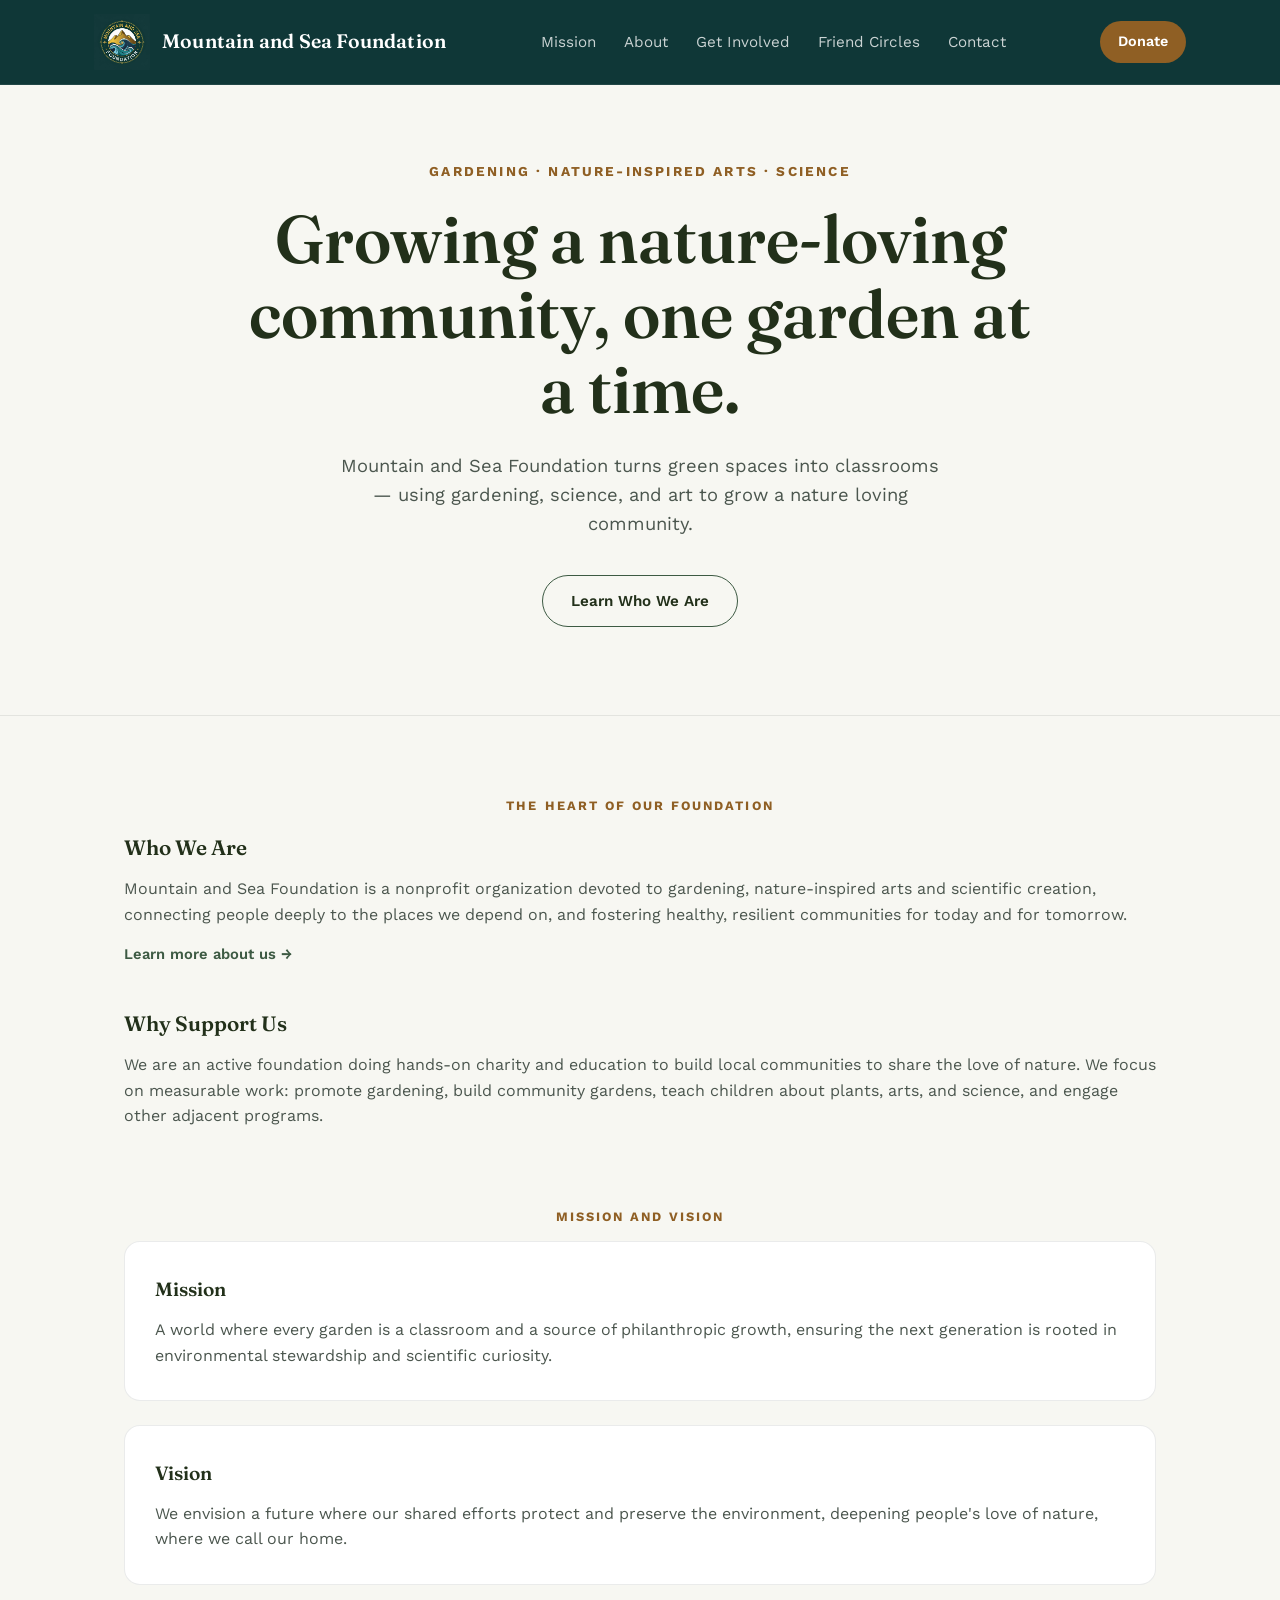
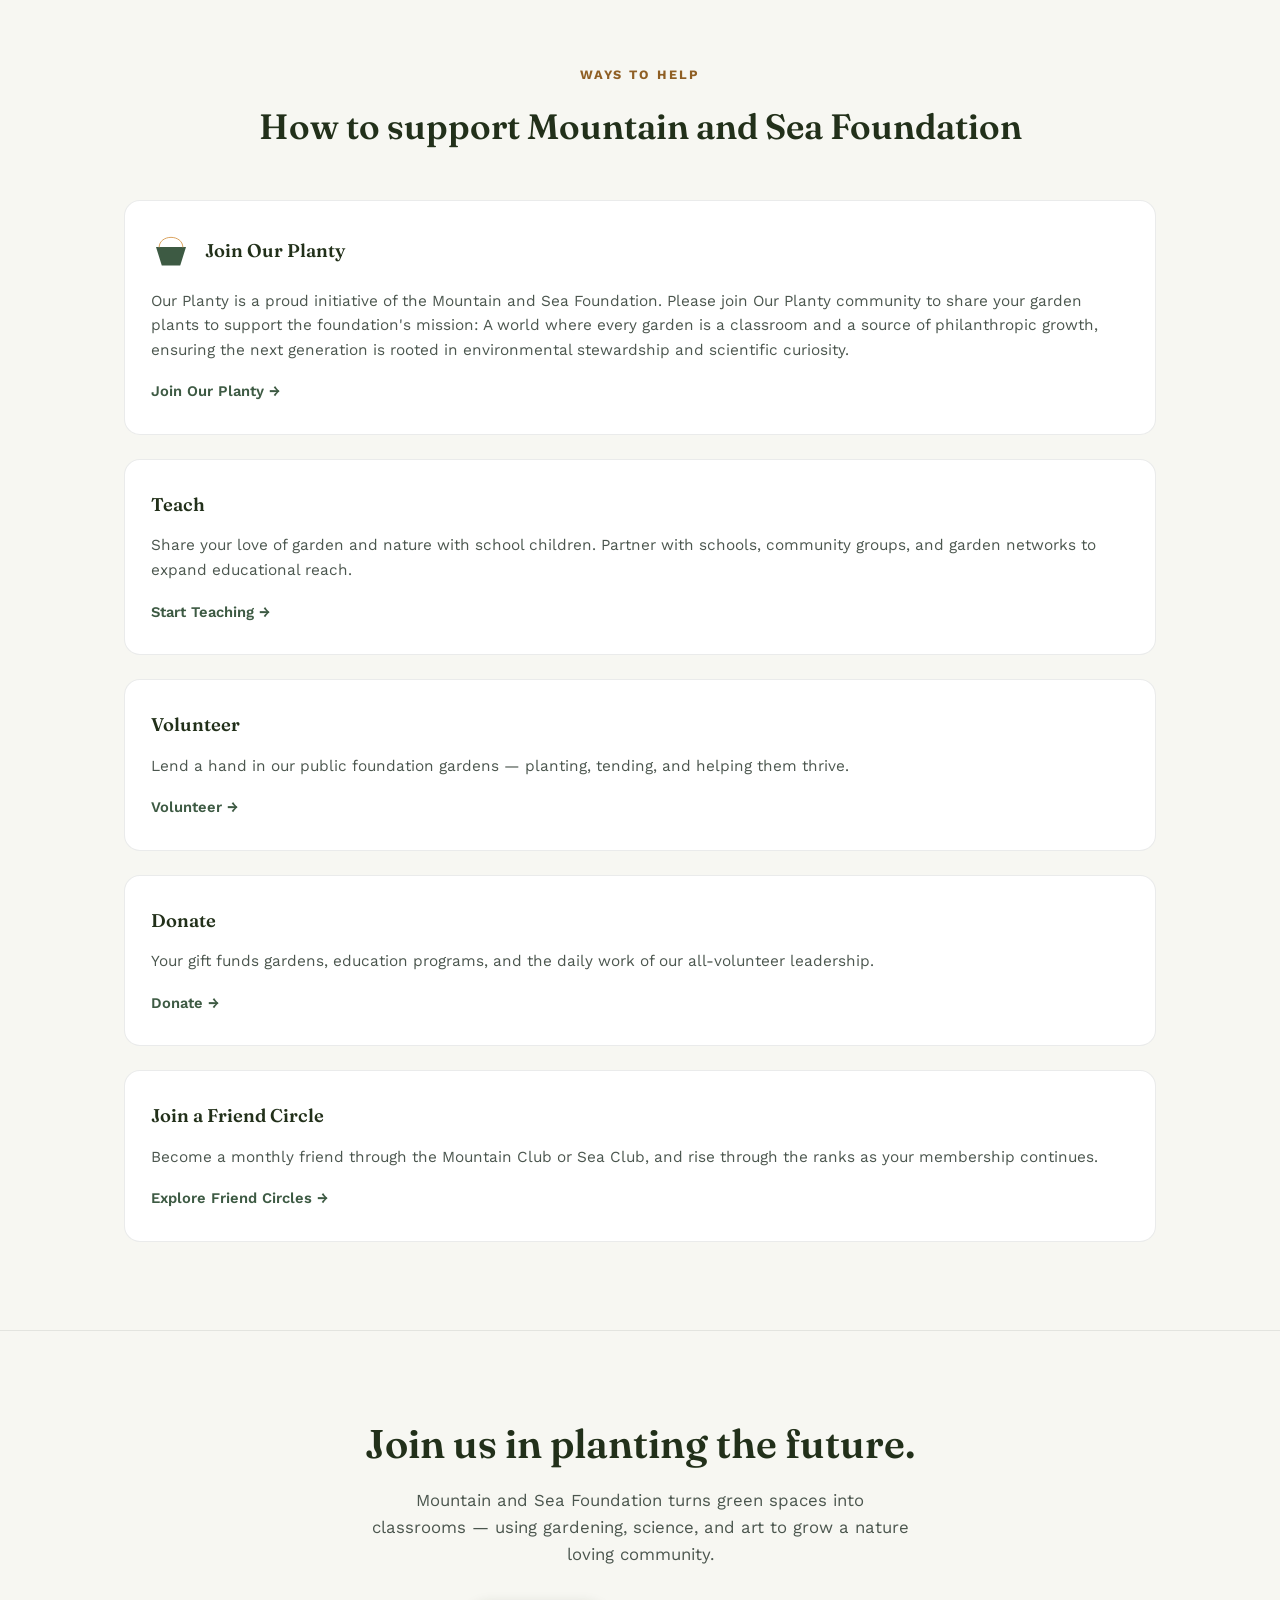
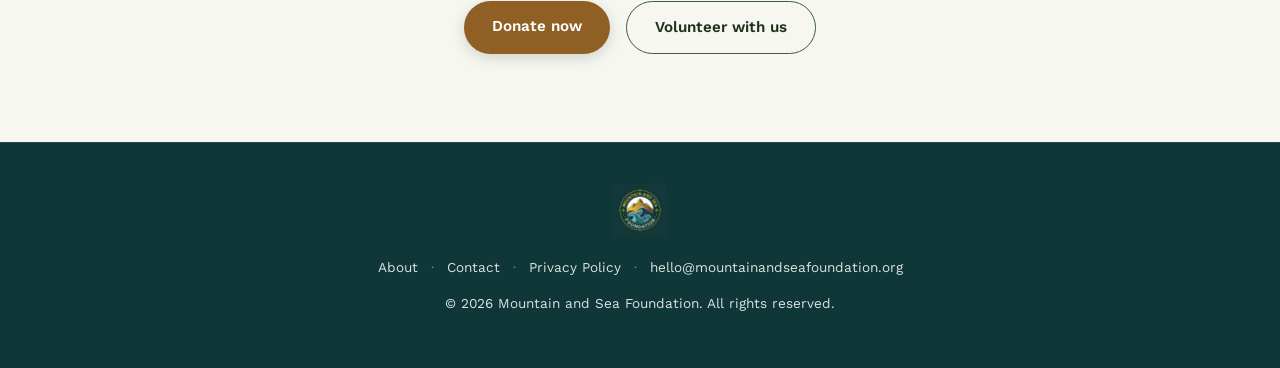
==== commit cd755703: "Add files via upload" ====
--- a/index.html
+++ b/index.html
@@ -11,6 +11,8 @@
 <link rel="stylesheet" href="style.css">
 </head>
 <body>
+
+<a href="#main" class="skip-link">Skip to main content</a>
 
 <header class="nav">
   <div class="nav-inner">
@@ -32,7 +34,7 @@
   </div>
 </header>
 
-<main>
+<main id="main">
 
   <section class="hero" id="top">
     <p class="hero-eyebrow">Gardening &middot; Nature-Inspired Arts &middot; Science</p>
@@ -44,7 +46,7 @@
   </section>
 
   <section class="heart" id="heart">
-    <p class="section-eyebrow">The Heart of Our Foundation</p>
+    <h2 class="section-eyebrow">The Heart of Our Foundation</h2>
 
     <div class="about-grid">
       <div class="about-block">
@@ -130,6 +132,8 @@
     <span aria-hidden="true">&middot;</span>
     <a href="contact.html">Contact</a>
     <span aria-hidden="true">&middot;</span>
+    <a href="privacy.html">Privacy Policy</a>
+    <span aria-hidden="true">&middot;</span>
     <a href="mailto:hello@mountainandseafoundation.org">hello@mountainandseafoundation.org</a>
   </p>
   <p>&copy; <span id="year"></span> Mountain and Sea Foundation. All rights reserved.</p>
--- a/style.css
+++ b/style.css
@@ -4,8 +4,8 @@
   --forest-deep: #22301A;
   --ink: #1B2420;
   --steel: #2C332E;
-  --brass: #C98A3E;
-  --brass-light: #E0B274;
+  --brass: #8F5F24; /* darkened from #C98A3E for WCAG AA contrast (~5.5:1 on white, was ~2.9:1) */
+  --brass-light: #E0B274; /* unchanged — only used on dark teal surfaces, already ~6.6:1 */
   --bg: #F7F7F2;
   --surface: #FFFFFF;
   --line: rgba(27,36,32,0.09);
@@ -38,6 +38,45 @@
 a:focus-visible, .btn:focus-visible {
   outline: 2px solid var(--brass);
   outline-offset: 3px;
+}
+
+/* Links/buttons sitting on the dark teal nav or footer need the lighter
+   brass for a visible focus ring (darkened --brass only clears 3:1 on
+   light backgrounds, not against --logo-teal). */
+.nav a:focus-visible,
+.footer a:focus-visible {
+  outline-color: var(--brass-light);
+}
+
+/* ---------- ACCESSIBILITY UTILITIES ---------- */
+.visually-hidden {
+  position: absolute;
+  width: 1px;
+  height: 1px;
+  padding: 0;
+  margin: -1px;
+  overflow: hidden;
+  clip: rect(0, 0, 0, 0);
+  white-space: nowrap;
+  border: 0;
+}
+
+.skip-link {
+  position: absolute;
+  top: -48px;
+  left: 8px;
+  z-index: 100;
+  background: var(--logo-teal);
+  color: #fff;
+  padding: 10px 18px;
+  border-radius: 6px;
+  font-weight: 600;
+  font-size: 0.9rem;
+  transition: top 0.15s ease;
+}
+
+.skip-link:focus {
+  top: 8px;
 }
 
 /* ---------- NAV ---------- */
@@ -94,13 +133,13 @@
   color: #fff;
   font-family: var(--font-display);
   font-weight: 600;
-  font-size: 1.05rem;
+  font-size: 1.22rem;
   letter-spacing: 0.01em;
 }
 
 .nav-logo {
-  width: 46px;
-  height: 46px;
+  width: 56px;
+  height: 56px;
   border-radius: 0;
   flex-shrink: 0;
 }
@@ -129,7 +168,7 @@
   transition: background 0.15s ease;
 }
 
-.nav-cta:hover { background: var(--brass-light); }
+.nav-cta:hover { background: var(--forest); }
 
 /* ---------- HERO ---------- */
 .hero {
@@ -434,7 +473,8 @@
     border-top: 1px solid rgba(255,255,255,0.1);
   }
   .nav-links a:first-child { border-top: none; }
-  .nav-brand span { font-size: 0.92rem; }
+  .nav-logo { width: 42px; height: 42px; }
+  .nav-brand span { font-size: 0.98rem; }
 }
 
 /* ---------- REDUCED MOTION ---------- */
@@ -600,6 +640,14 @@
   font-size: 0.96rem;
 }
 
+.contact-info address {
+  font-style: normal;
+  margin: 0 0 14px;
+  color: var(--text-muted);
+  font-size: 0.96rem;
+  line-height: 1.5;
+}
+
 .contact-email {
   display: inline-block;
   font-family: var(--font-display);
